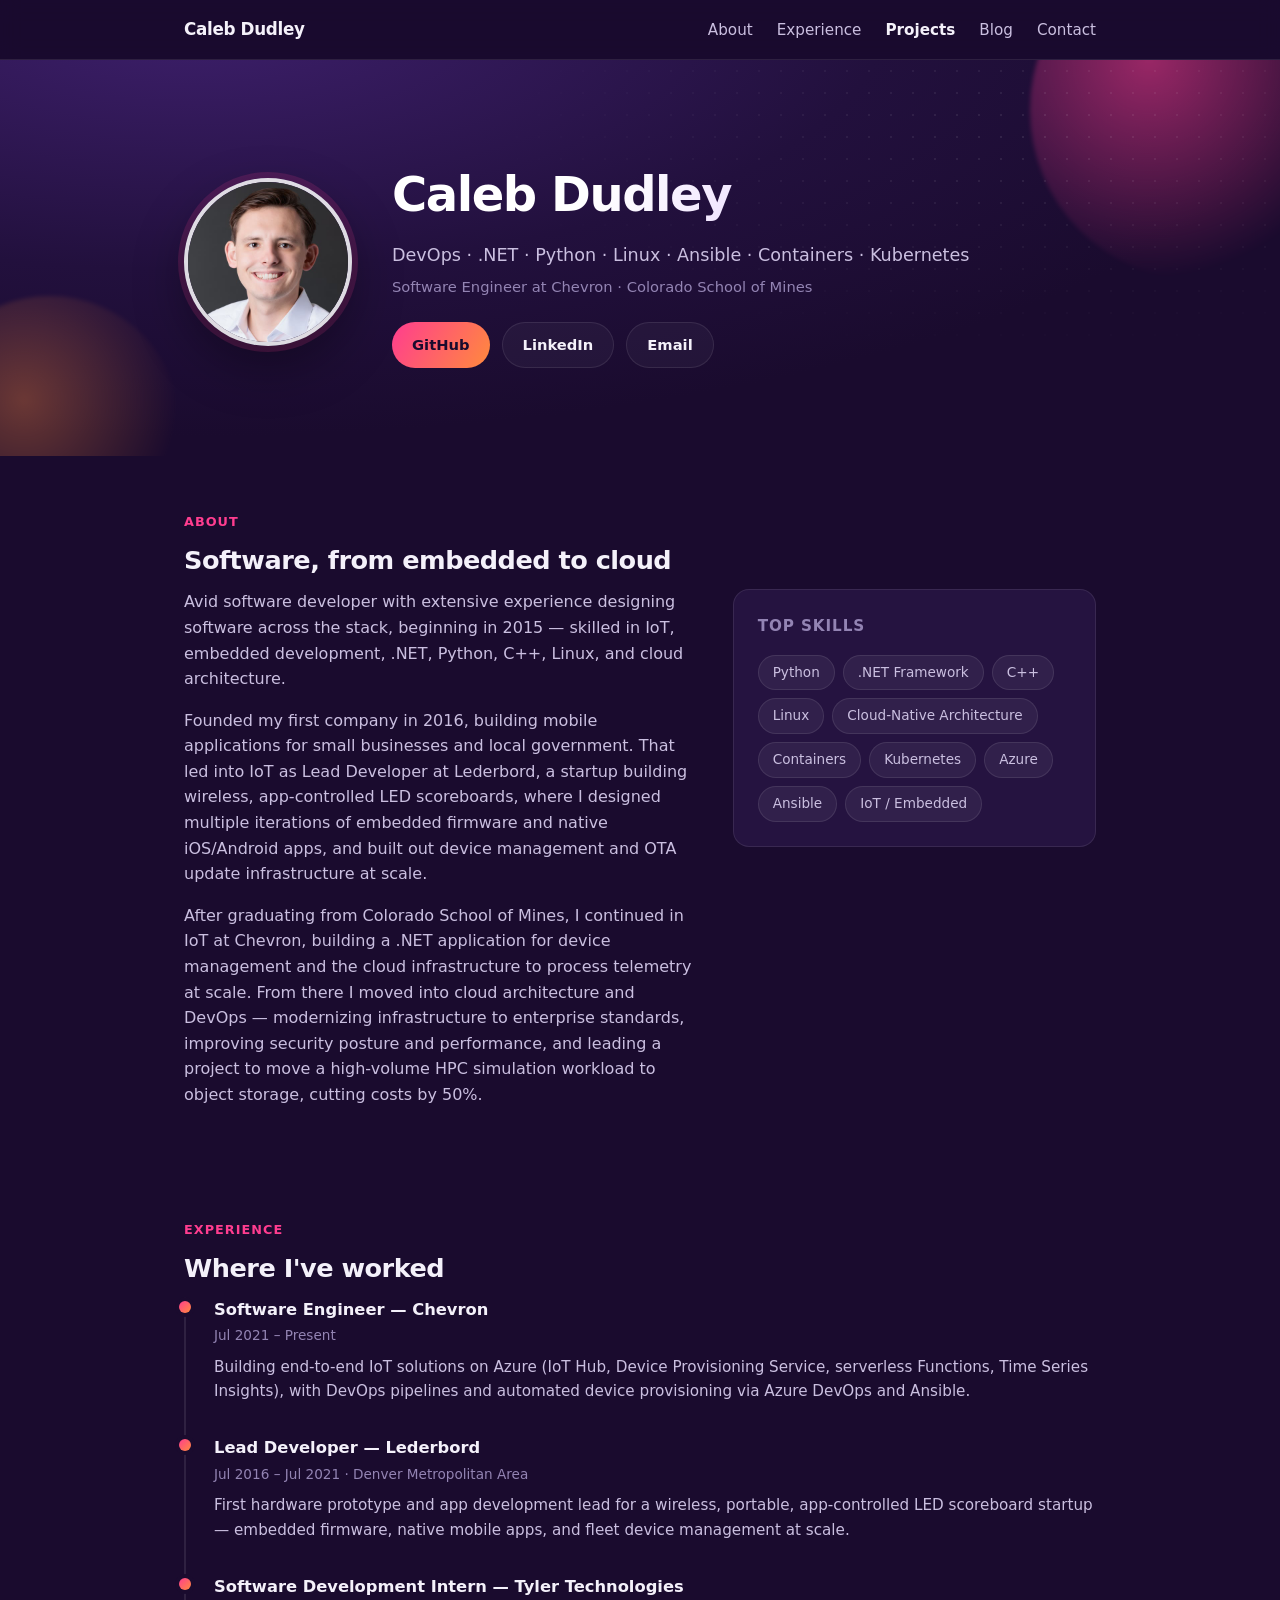
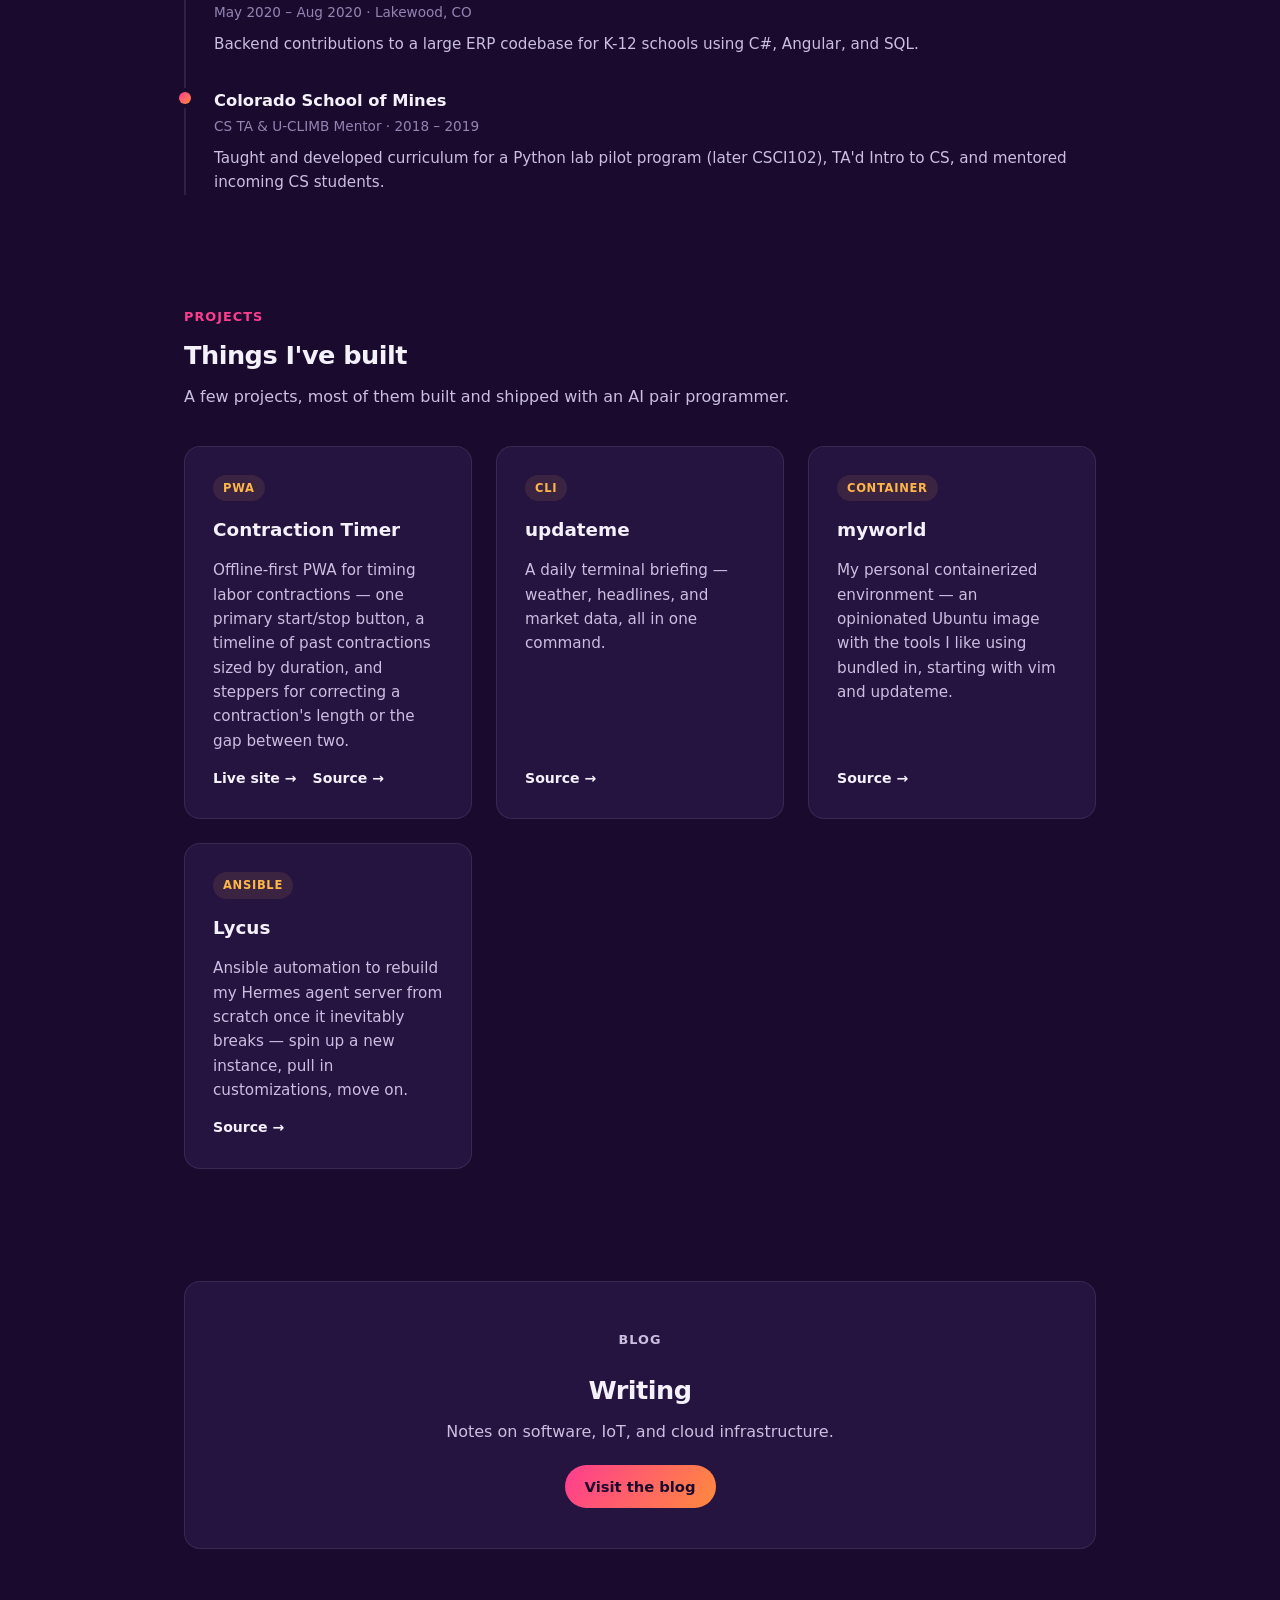
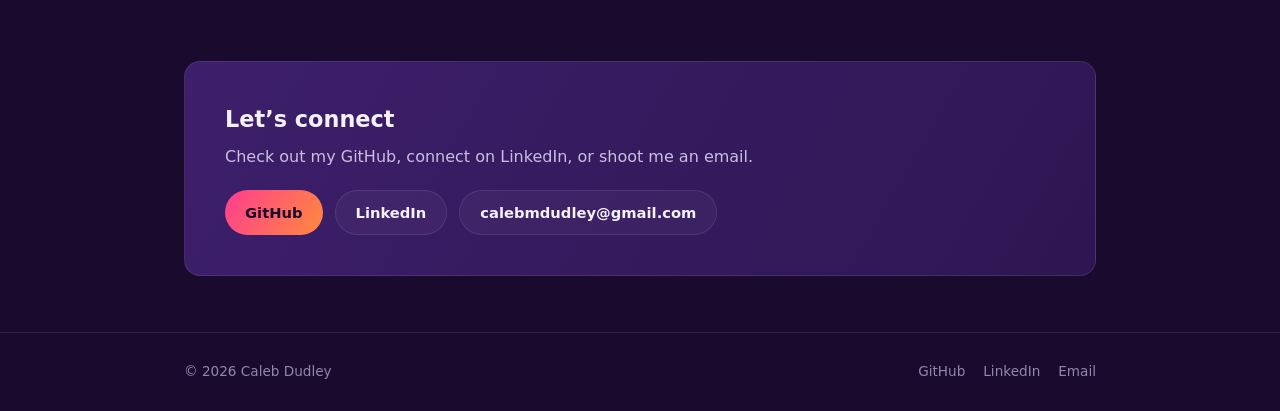
==== static/index.html @ 728d763c "Replace Cloud Architecture with .NET in tagline and meta descriptions" ====
<!doctype html>
<html lang="en">
<head>
  <meta charset="UTF-8" />
  <meta name="viewport" content="width=device-width, initial-scale=1.0" />
  <title>Caleb Dudley — Software Engineer</title>
  <meta name="description" content="Caleb Dudley — Software Engineer focused on DevOps, .NET, Python, Linux, and IoT." />

  <meta property="og:type" content="website" />
  <meta property="og:url" content="https://nice-island-07bfc7a0f.7.azurestaticapps.net/" />
  <meta property="og:title" content="Caleb Dudley — Software Engineer" />
  <meta property="og:description" content="DevOps, .NET, Python, Linux, and IoT." />
  <meta property="og:image" content="https://nice-island-07bfc7a0f.7.azurestaticapps.net/og-image.png" />
  <meta property="og:image:width" content="1200" />
  <meta property="og:image:height" content="630" />

  <meta name="twitter:card" content="summary_large_image" />
  <meta name="twitter:title" content="Caleb Dudley — Software Engineer" />
  <meta name="twitter:description" content="DevOps, .NET, Python, Linux, and IoT." />
  <meta name="twitter:image" content="https://nice-island-07bfc7a0f.7.azurestaticapps.net/og-image.png" />

  <link rel="icon" href="data:image/svg+xml,<svg xmlns=%22http://www.w3.org/2000/svg%22 viewBox=%220 0 100 100%22><text y=%22.9em%22 font-size=%2290%22>🟣</text></svg>" />
  <link rel="stylesheet" href="css/style.css" />
</head>
<body>
  <nav class="nav">
    <div class="wrap">
      <a class="nav-brand" href="#top">Caleb Dudley</a>
      <ul class="nav-links">
        <li><a href="#about">About</a></li>
        <li><a href="#experience">Experience</a></li>
        <li><a href="#projects">Projects</a></li>
        <li><a href="blog/">Blog</a></li>
        <li><a href="#contact">Contact</a></li>
      </ul>
    </div>
  </nav>

  <header class="hero" id="top">
    <div class="hero-decor"></div>
    <div class="wrap hero-inner">
      <img class="avatar" src="assets/avatar.jpg" alt="Portrait of Caleb Dudley" />
      <div class="hero-text">
        <h1>Caleb Dudley</h1>
        <p class="tagline">DevOps &middot; .NET &middot; Python &middot; Linux &middot; Ansible &middot; Containers &middot; Kubernetes</p>
        <p class="location">Software Engineer at Chevron &middot; Colorado School of Mines</p>
        <div class="cta-row">
          <a class="btn btn-primary" href="https://github.com/ca1ebd" target="_blank" rel="noopener">GitHub</a>
          <a class="btn btn-ghost" href="https://www.linkedin.com/in/dudleycaleb/" target="_blank" rel="noopener">LinkedIn</a>
          <a class="btn btn-ghost" href="mailto:calebmdudley@gmail.com">Email</a>
        </div>
      </div>
    </div>
  </header>

  <section id="about">
    <div class="wrap">
      <p class="section-kicker">About</p>
      <h2 class="section-title">Software, from embedded to cloud</h2>
      <div class="about-grid">
        <div class="about-body">
          <p>
            Avid software developer with extensive experience designing software across the
            stack, beginning in 2015 — skilled in IoT, embedded development, .NET, Python, C++,
            Linux, and cloud architecture.
          </p>
          <p>
            Founded my first company in 2016, building mobile applications for small businesses
            and local government. That led into IoT as Lead Developer at Lederbord, a startup
            building wireless, app-controlled LED scoreboards, where I designed multiple
            iterations of embedded firmware and native iOS/Android apps, and built out
            device management and OTA update infrastructure at scale.
          </p>
          <p>
            After graduating from Colorado School of Mines, I continued in IoT at Chevron,
            building a .NET application for device management and the cloud infrastructure to
            process telemetry at scale. From there I moved into cloud architecture and DevOps —
            modernizing infrastructure to enterprise standards, improving security posture and
            performance, and leading a project to move a high-volume HPC simulation workload to
            object storage, cutting costs by 50%.
          </p>
        </div>
        <div class="skills-card">
          <h3>Top Skills</h3>
          <ul class="chip-list">
            <li class="chip">Python</li>
            <li class="chip">.NET Framework</li>
            <li class="chip">C++</li>
            <li class="chip">Linux</li>
            <li class="chip">Cloud-Native Architecture</li>
            <li class="chip">Containers</li>
            <li class="chip">Kubernetes</li>
            <li class="chip">Azure</li>
            <li class="chip">Ansible</li>
            <li class="chip">IoT / Embedded</li>
          </ul>
        </div>
      </div>
    </div>
  </section>

  <section id="experience">
    <div class="wrap">
      <p class="section-kicker">Experience</p>
      <h2 class="section-title">Where I've worked</h2>
      <ul class="timeline">
        <li>
          <p class="timeline-role">Software Engineer — Chevron</p>
          <p class="timeline-meta">Jul 2021 &ndash; Present</p>
          <p class="timeline-desc">
            Building end-to-end IoT solutions on Azure (IoT Hub, Device Provisioning Service,
            serverless Functions, Time Series Insights), with DevOps pipelines and automated
            device provisioning via Azure DevOps and Ansible.
          </p>
        </li>
        <li>
          <p class="timeline-role">Lead Developer — Lederbord</p>
          <p class="timeline-meta">Jul 2016 &ndash; Jul 2021 &middot; Denver Metropolitan Area</p>
          <p class="timeline-desc">
            First hardware prototype and app development lead for a wireless, portable,
            app-controlled LED scoreboard startup — embedded firmware, native mobile apps, and
            fleet device management at scale.
          </p>
        </li>
        <li>
          <p class="timeline-role">Software Development Intern — Tyler Technologies</p>
          <p class="timeline-meta">May 2020 &ndash; Aug 2020 &middot; Lakewood, CO</p>
          <p class="timeline-desc">
            Backend contributions to a large ERP codebase for K-12 schools using C#, Angular,
            and SQL.
          </p>
        </li>
        <li>
          <p class="timeline-role">Colorado School of Mines</p>
          <p class="timeline-meta">CS TA &amp; U-CLIMB Mentor &middot; 2018 &ndash; 2019</p>
          <p class="timeline-desc">
            Taught and developed curriculum for a Python lab pilot program (later CSCI102), TA'd
            Intro to CS, and mentored incoming CS students.
          </p>
        </li>
      </ul>
    </div>
  </section>

  <section id="projects">
    <div class="wrap">
      <p class="section-kicker">Projects</p>
      <h2 class="section-title">Things I've built</h2>
      <p class="section-intro">A few projects, most of them built and shipped with an AI pair programmer.</p>
      <div class="project-grid">
        <div class="project-card">
          <span class="project-tag">PWA</span>
          <h3>Contraction Timer</h3>
          <p>
            Offline-first PWA for timing labor contractions — one primary start/stop button, a
            timeline of past contractions sized by duration, and steppers for correcting a
            contraction's length or the gap between two.
          </p>
          <div class="project-links">
            <a href="https://contraction-timer.calebdudley.dev" target="_blank" rel="noopener">Live site &rarr;</a>
            <a href="https://github.com/ca1ebd/contraction-timer" target="_blank" rel="noopener">Source &rarr;</a>
          </div>
        </div>
        <div class="project-card">
          <span class="project-tag">CLI</span>
          <h3>updateme</h3>
          <p>
            A daily terminal briefing — weather, headlines, and market data, all in one command.
          </p>
          <div class="project-links">
            <a href="https://github.com/ca1ebd/updateme" target="_blank" rel="noopener">Source &rarr;</a>
          </div>
        </div>
        <div class="project-card">
          <span class="project-tag">Container</span>
          <h3>myworld</h3>
          <p>
            My personal containerized environment — an opinionated Ubuntu image with the tools I
            like using bundled in, starting with vim and updateme.
          </p>
          <div class="project-links">
            <a href="https://github.com/ca1ebd/myworld" target="_blank" rel="noopener">Source &rarr;</a>
          </div>
        </div>
        <div class="project-card">
          <span class="project-tag">Ansible</span>
          <h3>Lycus</h3>
          <p>
            Ansible automation to rebuild my Hermes agent server from scratch once it inevitably
            breaks — spin up a new instance, pull in customizations, move on.
          </p>
          <div class="project-links">
            <a href="https://github.com/ca1ebd/lycus" target="_blank" rel="noopener">Source &rarr;</a>
          </div>
        </div>
      </div>
    </div>
  </section>

  <section id="blog-teaser">
    <div class="wrap">
      <div class="blog-teaser">
        <p class="section-kicker">Blog</p>
        <h2 class="section-title">Writing</h2>
        <p>Notes on software, IoT, and cloud infrastructure.</p>
        <a class="btn btn-primary" href="/blog/">Visit the blog</a>
      </div>
    </div>
  </section>

  <section id="contact">
    <div class="wrap">
      <div class="contact-card">
        <div>
          <h2>Let&rsquo;s connect</h2>
          <p>Check out my GitHub, connect on LinkedIn, or shoot me an email.</p>
        </div>
        <div class="cta-row">
          <a class="btn btn-primary" href="https://github.com/ca1ebd" target="_blank" rel="noopener">GitHub</a>
          <a class="btn btn-ghost" href="https://www.linkedin.com/in/dudleycaleb/" target="_blank" rel="noopener">LinkedIn</a>
          <a class="btn btn-ghost" href="mailto:calebmdudley@gmail.com">calebmdudley@gmail.com</a>
        </div>
      </div>
    </div>
  </section>

  <footer>
    <div class="wrap">
      <span>&copy; <span id="year"></span> Caleb Dudley</span>
      <ul class="footer-links">
        <li><a href="https://github.com/ca1ebd" target="_blank" rel="noopener">GitHub</a></li>
        <li><a href="https://www.linkedin.com/in/dudleycaleb/" target="_blank" rel="noopener">LinkedIn</a></li>
        <li><a href="mailto:calebmdudley@gmail.com">Email</a></li>
      </ul>
    </div>
  </footer>

  <script>
    document.getElementById("year").textContent = new Date().getFullYear();

    const navLinks = document.querySelectorAll('.nav-links a[href^="#"]');
    const sections = Array.from(navLinks)
      .map((link) => document.querySelector(link.getAttribute("href")))
      .filter(Boolean);

    const setActive = (id) => {
      navLinks.forEach((link) => {
        link.classList.toggle("active", link.getAttribute("href") === `#${id}`);
      });
    };

    const observer = new IntersectionObserver(
      (entries) => {
        const visible = entries.filter((entry) => entry.isIntersecting);
        if (visible.length > 0) {
          setActive(visible[0].target.id);
        }
      },
      { rootMargin: "-45% 0px -50% 0px" }
    );

    sections.forEach((section) => observer.observe(section));
  </script>
</body>
</html>
---- static/css/style.css ----
:root {
  --purple-950: #1a0b2e;
  --purple-900: #22103d;
  --purple-800: #2e1652;
  --purple-700: #3d1f6b;
  --pink-500: #ff3d8f;
  --orange-400: #ff8a3d;
  --gold-400: #ffb648;
  --ink: #f4f1fa;
  --ink-dim: #cabfe0;
  --ink-faint: #9384b3;
  --surface: #251340;
  --surface-border: rgba(255, 255, 255, 0.09);
  --max-width: 960px;
  --radius: 16px;
}

* {
  box-sizing: border-box;
}

html {
  scroll-behavior: smooth;
}

body {
  margin: 0;
  font-family: "Inter", "Segoe UI", system-ui, -apple-system, sans-serif;
  background: var(--purple-950);
  color: var(--ink);
  line-height: 1.6;
}

a {
  color: inherit;
}

.wrap {
  max-width: var(--max-width);
  margin: 0 auto;
  padding: 0 24px;
}

/* Nav */

.nav {
  position: sticky;
  top: 0;
  z-index: 20;
  background: rgba(26, 11, 46, 0.85);
  backdrop-filter: blur(10px);
  border-bottom: 1px solid var(--surface-border);
}

.nav .wrap {
  display: flex;
  align-items: center;
  justify-content: space-between;
  flex-wrap: wrap;
  gap: 10px 20px;
  padding-top: 16px;
  padding-bottom: 16px;
}

.nav-brand {
  font-weight: 700;
  letter-spacing: -0.02em;
  text-decoration: none;
  font-size: 1.05rem;
  white-space: nowrap;
}

.nav-links {
  display: flex;
  flex-wrap: wrap;
  gap: 10px 24px;
  list-style: none;
  margin: 0;
  padding: 0;
}

.nav-links a {
  text-decoration: none;
  color: var(--ink-dim);
  font-size: 0.95rem;
  transition: color 0.15s ease;
}

.nav-links a:hover {
  color: var(--ink);
}

.nav-links a.active {
  color: var(--ink);
  font-weight: 600;
}

/* Hero */

.hero {
  position: relative;
  overflow: hidden;
  padding: 96px 0 88px;
  background: radial-gradient(120% 140% at 15% -10%, var(--purple-700) 0%, var(--purple-900) 45%, var(--purple-950) 75%);
}

.hero::before,
.hero::after {
  content: "";
  position: absolute;
  border-radius: 50%;
  filter: blur(2px);
  opacity: 0.55;
}

.hero::before {
  width: 340px;
  height: 340px;
  right: -90px;
  top: -120px;
  background: radial-gradient(circle at 35% 35%, var(--pink-500), transparent 70%);
}

.hero::after {
  width: 260px;
  height: 260px;
  left: -80px;
  bottom: -100px;
  background: radial-gradient(circle at 40% 40%, var(--orange-400), transparent 70%);
  opacity: 0.35;
}

.hero.hero-sm {
  padding: 44px 0 36px;
}

.hero.hero-sm::before {
  width: 200px;
  height: 200px;
  right: -60px;
  top: -80px;
}

.hero.hero-sm::after {
  width: 150px;
  height: 150px;
  left: -50px;
  bottom: -70px;
}

.hero-decor {
  position: absolute;
  inset: 0;
  pointer-events: none;
  background-image:
    radial-gradient(circle, rgba(255, 255, 255, 0.18) 1px, transparent 1px);
  background-size: 22px 22px;
  mask-image: radial-gradient(60% 80% at 80% 20%, black 0%, transparent 70%);
  opacity: 0.5;
}

.hero-inner {
  position: relative;
  z-index: 1;
  display: flex;
  align-items: center;
  gap: 40px;
  flex-wrap: wrap;
}

.avatar {
  width: 168px;
  height: 168px;
  border-radius: 50%;
  object-fit: cover;
  border: 4px solid rgba(255, 255, 255, 0.85);
  box-shadow: 0 0 0 6px rgba(255, 61, 143, 0.15), 0 20px 50px rgba(0, 0, 0, 0.35);
  flex-shrink: 0;
}

.hero-text {
  flex: 1;
  min-width: 280px;
}

.eyebrow {
  display: inline-flex;
  align-items: center;
  gap: 8px;
  font-size: 0.8rem;
  font-weight: 600;
  letter-spacing: 0.06em;
  text-transform: uppercase;
  color: var(--gold-400);
  margin: 4px 0 16px;
}

.eyebrow::before {
  content: "";
  width: 8px;
  height: 8px;
  border-radius: 50%;
  background: linear-gradient(135deg, var(--pink-500), var(--orange-400));
  display: inline-block;
}

.hero h1 {
  font-size: clamp(2.1rem, 4.5vw, 3rem);
  margin: 0 0 8px;
  font-weight: 800;
  letter-spacing: -0.03em;
  background: linear-gradient(120deg, #ffffff 30%, #e9d8ff 60%, var(--pink-500) 100%);
  -webkit-background-clip: text;
  background-clip: text;
  color: transparent;
}

.hero h1.post-title {
  font-size: clamp(1.8rem, 3.5vw, 2.4rem);
  background: none;
  -webkit-text-fill-color: initial;
  color: var(--ink);
}

.hero .tagline {
  font-size: 1.1rem;
  color: var(--ink-dim);
  margin: 0 0 6px;
}

.hero .location {
  font-size: 0.92rem;
  color: var(--ink-faint);
  margin: 0 0 24px;
}

.cta-row {
  display: flex;
  flex-wrap: wrap;
  gap: 12px;
}

.btn {
  display: inline-flex;
  align-items: center;
  gap: 8px;
  padding: 10px 20px;
  border-radius: 999px;
  text-decoration: none;
  font-size: 0.92rem;
  font-weight: 600;
  border: 1px solid var(--surface-border);
  transition: transform 0.15s ease, border-color 0.15s ease, background 0.15s ease;
}

.btn:hover {
  transform: translateY(-2px);
}

.btn-primary {
  background: linear-gradient(120deg, var(--pink-500), var(--orange-400));
  color: #1a0b2e;
  border: none;
}

.btn-ghost {
  background: rgba(255, 255, 255, 0.04);
  color: var(--ink);
}

.btn-ghost:hover {
  border-color: rgba(255, 255, 255, 0.3);
  background: rgba(255, 255, 255, 0.08);
}

/* Sections */

section {
  padding: 56px 0;
}

.section-title {
  font-size: 1.6rem;
  font-weight: 800;
  letter-spacing: -0.02em;
  margin: 0 0 8px;
}

.section-kicker {
  font-size: 0.8rem;
  font-weight: 600;
  letter-spacing: 0.08em;
  text-transform: uppercase;
  color: var(--pink-500);
  margin: 0 0 8px;
}

.section-intro {
  color: var(--ink-dim);
  max-width: 620px;
  margin: 0 0 36px;
}

/* About */

.about-grid {
  display: grid;
  grid-template-columns: 1.4fr 1fr;
  gap: 40px;
}

.about-body p {
  color: var(--ink-dim);
  margin: 0 0 16px;
}

.about-body p:last-child {
  margin-bottom: 0;
}

.skills-card {
  background: var(--surface);
  border: 1px solid var(--surface-border);
  border-radius: var(--radius);
  padding: 24px;
  align-self: start;
}

.skills-card h3 {
  margin: 0 0 16px;
  font-size: 0.95rem;
  text-transform: uppercase;
  letter-spacing: 0.06em;
  color: var(--ink-faint);
}

.chip-list {
  display: flex;
  flex-wrap: wrap;
  gap: 8px;
  list-style: none;
  margin: 0;
  padding: 0;
}

.chip {
  background: rgba(255, 255, 255, 0.06);
  border: 1px solid var(--surface-border);
  border-radius: 999px;
  padding: 6px 14px;
  font-size: 0.85rem;
  color: var(--ink-dim);
}

/* Experience */

.timeline {
  list-style: none;
  margin: 0;
  padding: 0;
  border-left: 2px solid var(--surface-border);
}

.timeline li {
  position: relative;
  padding: 0 0 32px 28px;
}

.timeline li:last-child {
  padding-bottom: 0;
}

.timeline li::before {
  content: "";
  position: absolute;
  left: -7px;
  top: 4px;
  width: 12px;
  height: 12px;
  border-radius: 50%;
  background: linear-gradient(135deg, var(--pink-500), var(--orange-400));
  box-shadow: 0 0 0 4px var(--purple-950);
}

.timeline-role {
  font-weight: 700;
  font-size: 1.02rem;
  margin: 0;
}

.timeline-meta {
  color: var(--ink-faint);
  font-size: 0.85rem;
  margin: 2px 0 8px;
}

.timeline-desc {
  color: var(--ink-dim);
  margin: 0;
  font-size: 0.95rem;
}

/* Projects */

.project-grid {
  display: grid;
  grid-template-columns: repeat(auto-fit, minmax(280px, 1fr));
  gap: 24px;
}

.project-card {
  background: var(--surface);
  border: 1px solid var(--surface-border);
  border-radius: var(--radius);
  padding: 28px;
  display: flex;
  flex-direction: column;
  gap: 14px;
  transition: transform 0.15s ease, border-color 0.15s ease;
}

.project-card:hover {
  transform: translateY(-4px);
  border-color: rgba(255, 61, 143, 0.4);
}

.project-tag {
  display: inline-block;
  width: fit-content;
  font-size: 0.72rem;
  font-weight: 700;
  letter-spacing: 0.06em;
  text-transform: uppercase;
  color: var(--gold-400);
  background: rgba(255, 182, 72, 0.1);
  border-radius: 999px;
  padding: 4px 10px;
}

.project-card h3 {
  margin: 0;
  font-size: 1.15rem;
}

.project-card p {
  color: var(--ink-dim);
  margin: 0;
  font-size: 0.95rem;
  flex: 1;
}

.project-links {
  display: flex;
  gap: 16px;
  font-size: 0.88rem;
  font-weight: 600;
}

.project-links a {
  text-decoration: none;
  color: var(--ink);
  border-bottom: 1px solid transparent;
}

.project-links a:hover {
  border-bottom-color: var(--pink-500);
}

.project-card.placeholder {
  border-style: dashed;
  align-items: center;
  justify-content: center;
  text-align: center;
  color: var(--ink-faint);
}

/* Blog teaser */

.blog-teaser {
  background: var(--surface);
  border: 1px solid var(--surface-border);
  border-radius: var(--radius);
  padding: 40px;
  text-align: center;
}

.blog-teaser p {
  color: var(--ink-dim);
  max-width: 480px;
  margin: 8px auto 20px;
}

/* Contact / Footer */

.contact-card {
  background: linear-gradient(120deg, var(--purple-700), var(--purple-800));
  border: 1px solid var(--surface-border);
  border-radius: var(--radius);
  padding: 40px;
  display: flex;
  align-items: center;
  justify-content: space-between;
  flex-wrap: wrap;
  gap: 20px;
}

.contact-card h2 {
  margin: 0 0 6px;
  font-size: 1.4rem;
}

.contact-card p {
  margin: 0;
  color: var(--ink-dim);
}

footer {
  border-top: 1px solid var(--surface-border);
  padding: 28px 0;
  color: var(--ink-faint);
  font-size: 0.85rem;
}

footer .wrap {
  display: flex;
  justify-content: space-between;
  align-items: center;
  flex-wrap: wrap;
  gap: 12px;
}

.footer-links {
  display: flex;
  gap: 18px;
  list-style: none;
  margin: 0;
  padding: 0;
}

.footer-links a {
  text-decoration: none;
  color: var(--ink-faint);
}

.footer-links a:hover {
  color: var(--ink-dim);
}

/* Blog page */

.blog-list {
  list-style: none;
  margin: 0;
  padding: 0;
  display: flex;
  flex-direction: column;
  gap: 16px;
}

.blog-post-card {
  background: var(--surface);
  border: 1px solid var(--surface-border);
  border-radius: var(--radius);
  padding: 24px;
}

.blog-empty {
  border: 1px dashed var(--surface-border);
  border-radius: var(--radius);
  padding: 48px 24px;
  text-align: center;
  color: var(--ink-faint);
}

.blog-post-card:hover {
  border-color: rgba(255, 61, 143, 0.4);
}

.blog-post-card .timeline-role a {
  text-decoration: none;
  color: var(--ink);
}

.blog-post-card .timeline-role a:hover {
  color: var(--pink-500);
}

/* Post content (rendered markdown) */

.post-content {
  max-width: 680px;
  margin: 0 auto 32px;
  color: var(--ink-dim);
  font-size: 1.02rem;
}

.post-content p {
  margin: 0 0 20px;
}

.post-content h2,
.post-content h3 {
  color: var(--ink);
  margin: 36px 0 14px;
  letter-spacing: -0.01em;
}

.post-content h2 {
  font-size: 1.35rem;
}

.post-content h3 {
  font-size: 1.15rem;
}

.post-content a {
  color: var(--ink);
  text-decoration: underline;
  text-decoration-color: rgba(255, 61, 143, 0.5);
  text-underline-offset: 2px;
}

.post-content a:hover {
  color: var(--pink-500);
}

.post-content ul,
.post-content ol {
  margin: 0 0 20px;
  padding-left: 22px;
}

.post-content li {
  margin-bottom: 8px;
}

.post-content strong {
  color: var(--ink);
}

.post-content blockquote {
  margin: 0 0 20px;
  padding: 4px 20px;
  border-left: 2px solid var(--pink-500);
  color: var(--ink-faint);
}

.post-content code {
  background: rgba(255, 255, 255, 0.08);
  border-radius: 4px;
  padding: 2px 6px;
  font-size: 0.88em;
}

.post-content pre {
  background: var(--surface);
  border: 1px solid var(--surface-border);
  border-radius: var(--radius);
  padding: 18px;
  overflow-x: auto;
  margin: 0 0 20px;
}

.post-content pre code {
  background: none;
  padding: 0;
}

@media (max-width: 720px) {
  section {
    padding: 40px 0;
  }

  .about-grid {
    grid-template-columns: 1fr;
  }

  .hero-inner {
    text-align: center;
    justify-content: center;
  }

  .cta-row {
    justify-content: center;
  }

  .contact-card {
    flex-direction: column;
    text-align: center;
  }

  .nav .wrap {
    justify-content: center;
  }

  .nav-links {
    width: 100%;
    justify-content: center;
    gap: 8px 16px;
    font-size: 0.85rem;
  }
}
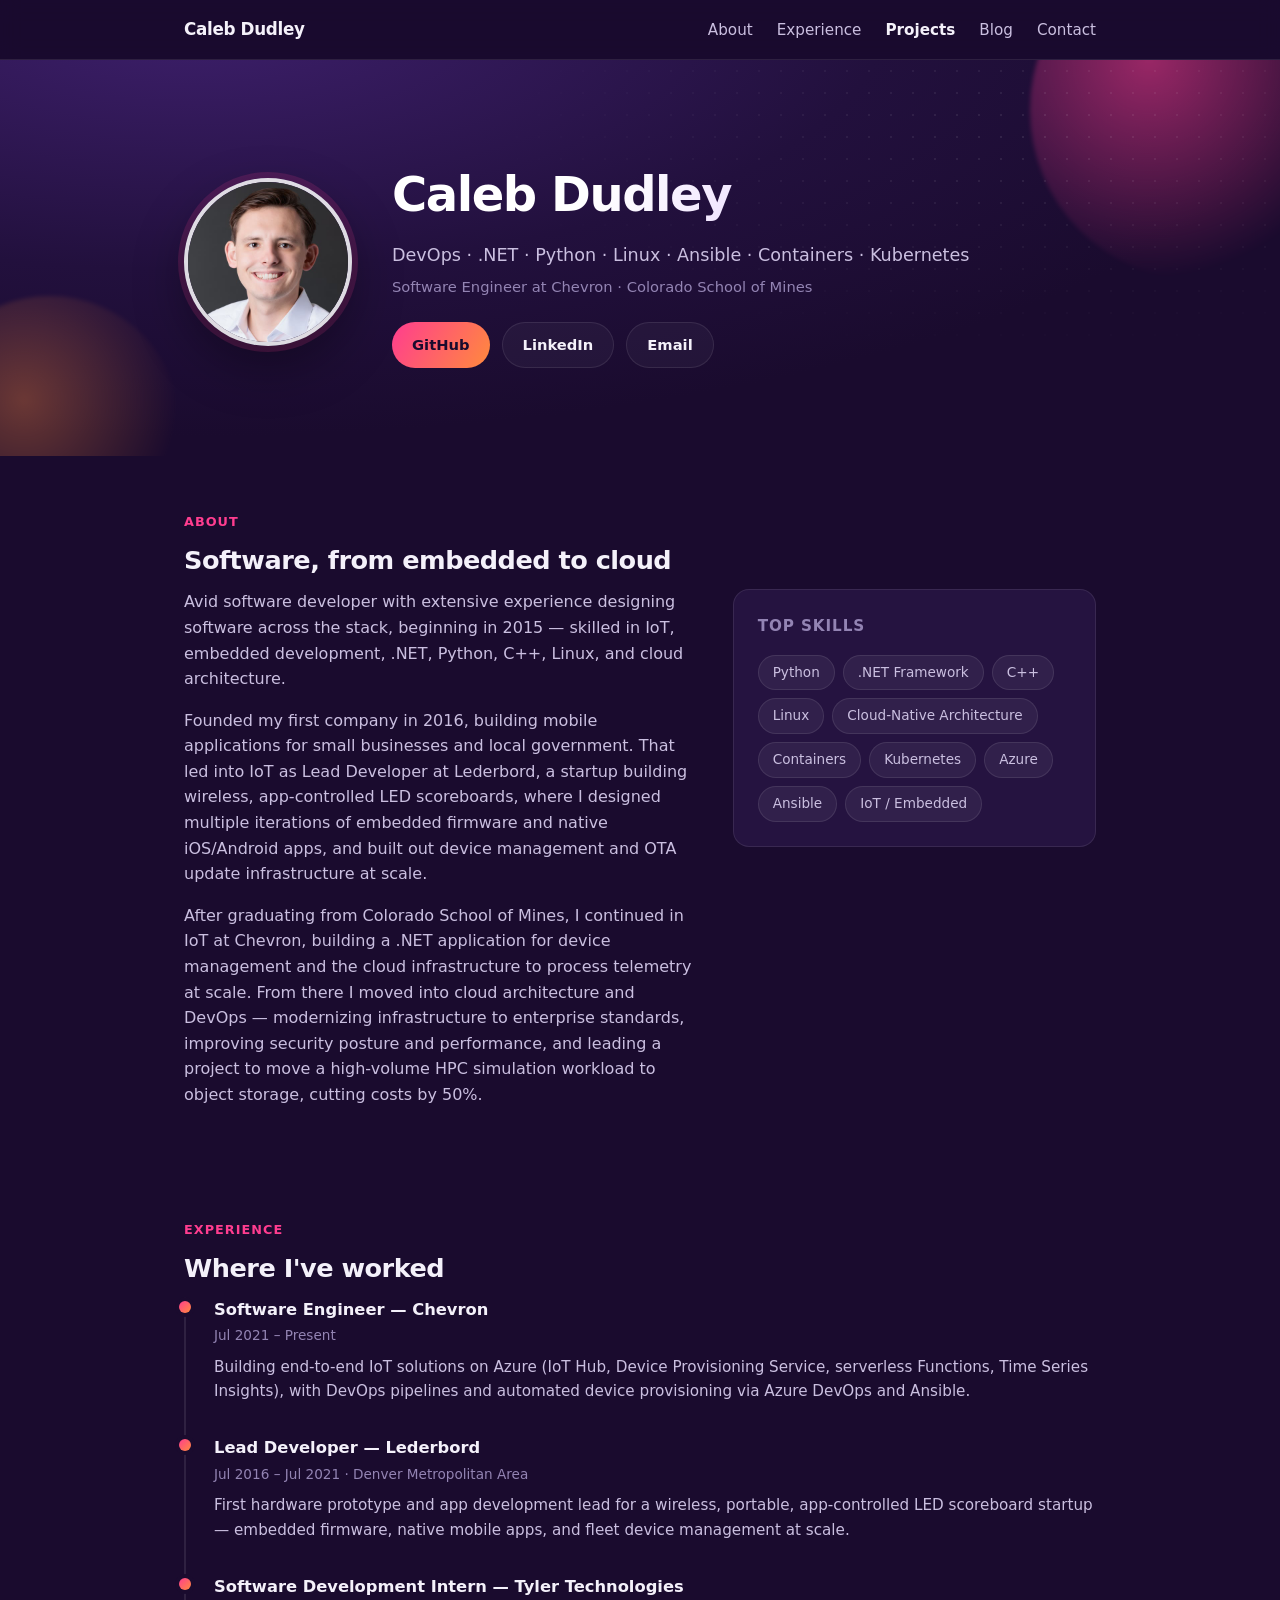
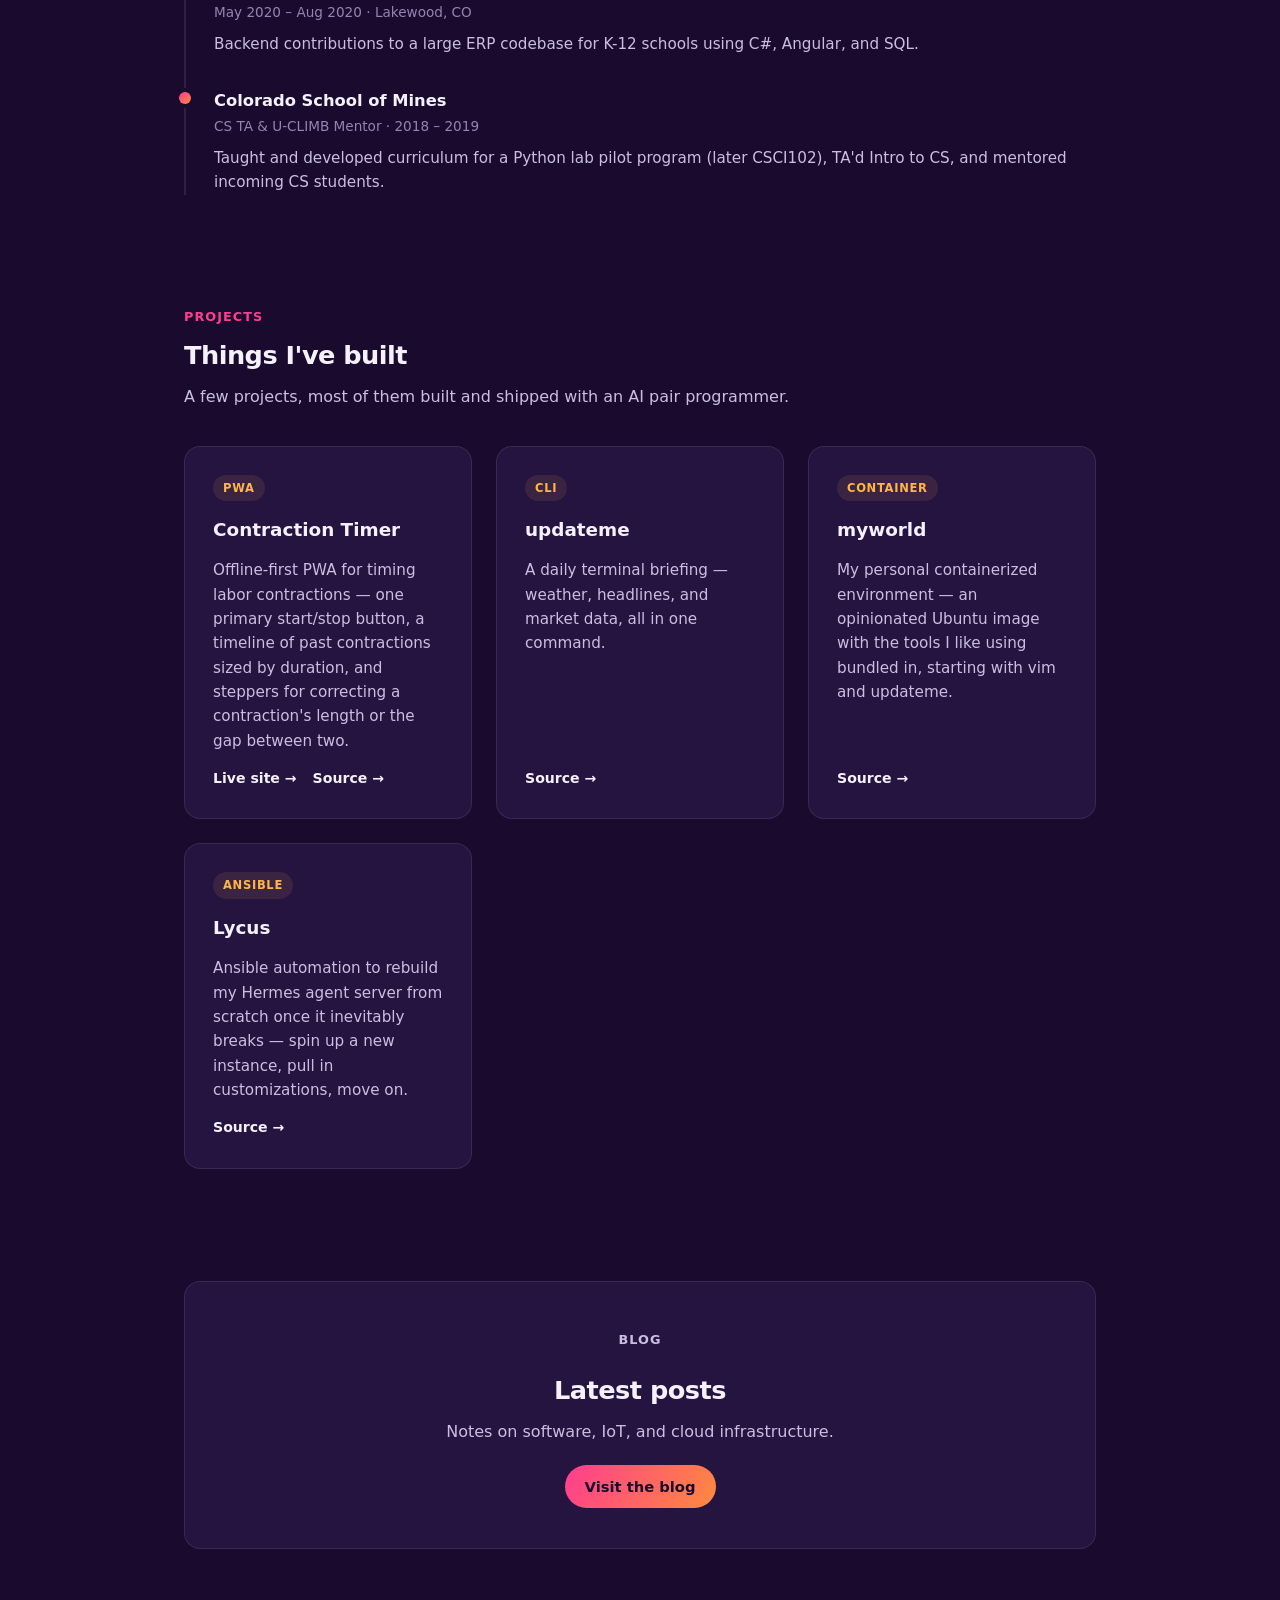
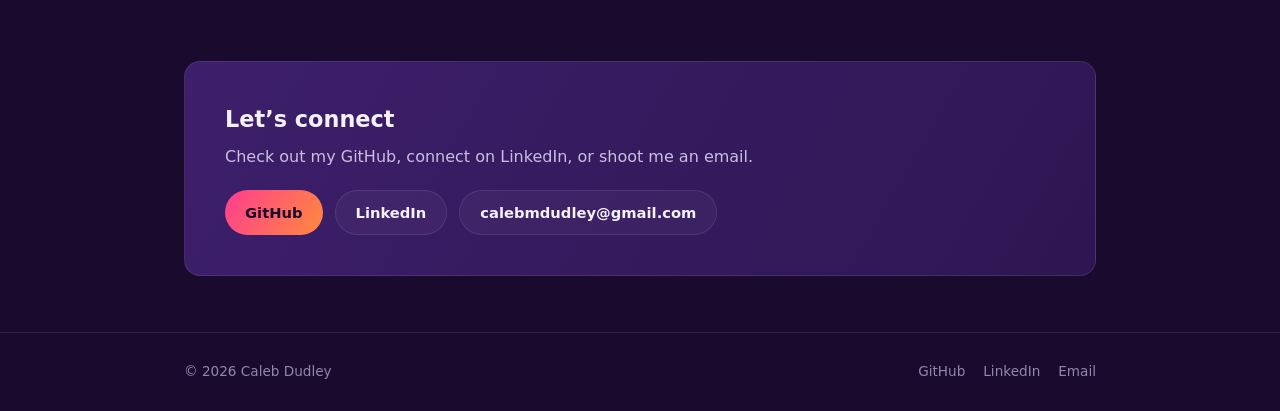
==== commit 1272f2cf: "Change blog teaser heading from Writing to Latest posts" ====
--- a/static/index.html
+++ b/static/index.html
@@ -7,17 +7,17 @@
   <meta name="description" content="Caleb Dudley — Software Engineer focused on DevOps, .NET, Python, Linux, and IoT." />
 
   <meta property="og:type" content="website" />
-  <meta property="og:url" content="https://nice-island-07bfc7a0f.7.azurestaticapps.net/" />
+  <meta property="og:url" content="https://calebdudley.dev/" />
   <meta property="og:title" content="Caleb Dudley — Software Engineer" />
   <meta property="og:description" content="DevOps, .NET, Python, Linux, and IoT." />
-  <meta property="og:image" content="https://nice-island-07bfc7a0f.7.azurestaticapps.net/og-image.png" />
+  <meta property="og:image" content="https://calebdudley.dev/og-image.png" />
   <meta property="og:image:width" content="1200" />
   <meta property="og:image:height" content="630" />
 
   <meta name="twitter:card" content="summary_large_image" />
   <meta name="twitter:title" content="Caleb Dudley — Software Engineer" />
   <meta name="twitter:description" content="DevOps, .NET, Python, Linux, and IoT." />
-  <meta name="twitter:image" content="https://nice-island-07bfc7a0f.7.azurestaticapps.net/og-image.png" />
+  <meta name="twitter:image" content="https://calebdudley.dev/og-image.png" />
 
   <link rel="icon" href="data:image/svg+xml,<svg xmlns=%22http://www.w3.org/2000/svg%22 viewBox=%220 0 100 100%22><text y=%22.9em%22 font-size=%2290%22>🟣</text></svg>" />
   <link rel="stylesheet" href="css/style.css" />
@@ -201,7 +201,7 @@
     <div class="wrap">
       <div class="blog-teaser">
         <p class="section-kicker">Blog</p>
-        <h2 class="section-title">Writing</h2>
+        <h2 class="section-title">Latest posts</h2>
         <p>Notes on software, IoT, and cloud infrastructure.</p>
         <a class="btn btn-primary" href="/blog/">Visit the blog</a>
       </div>
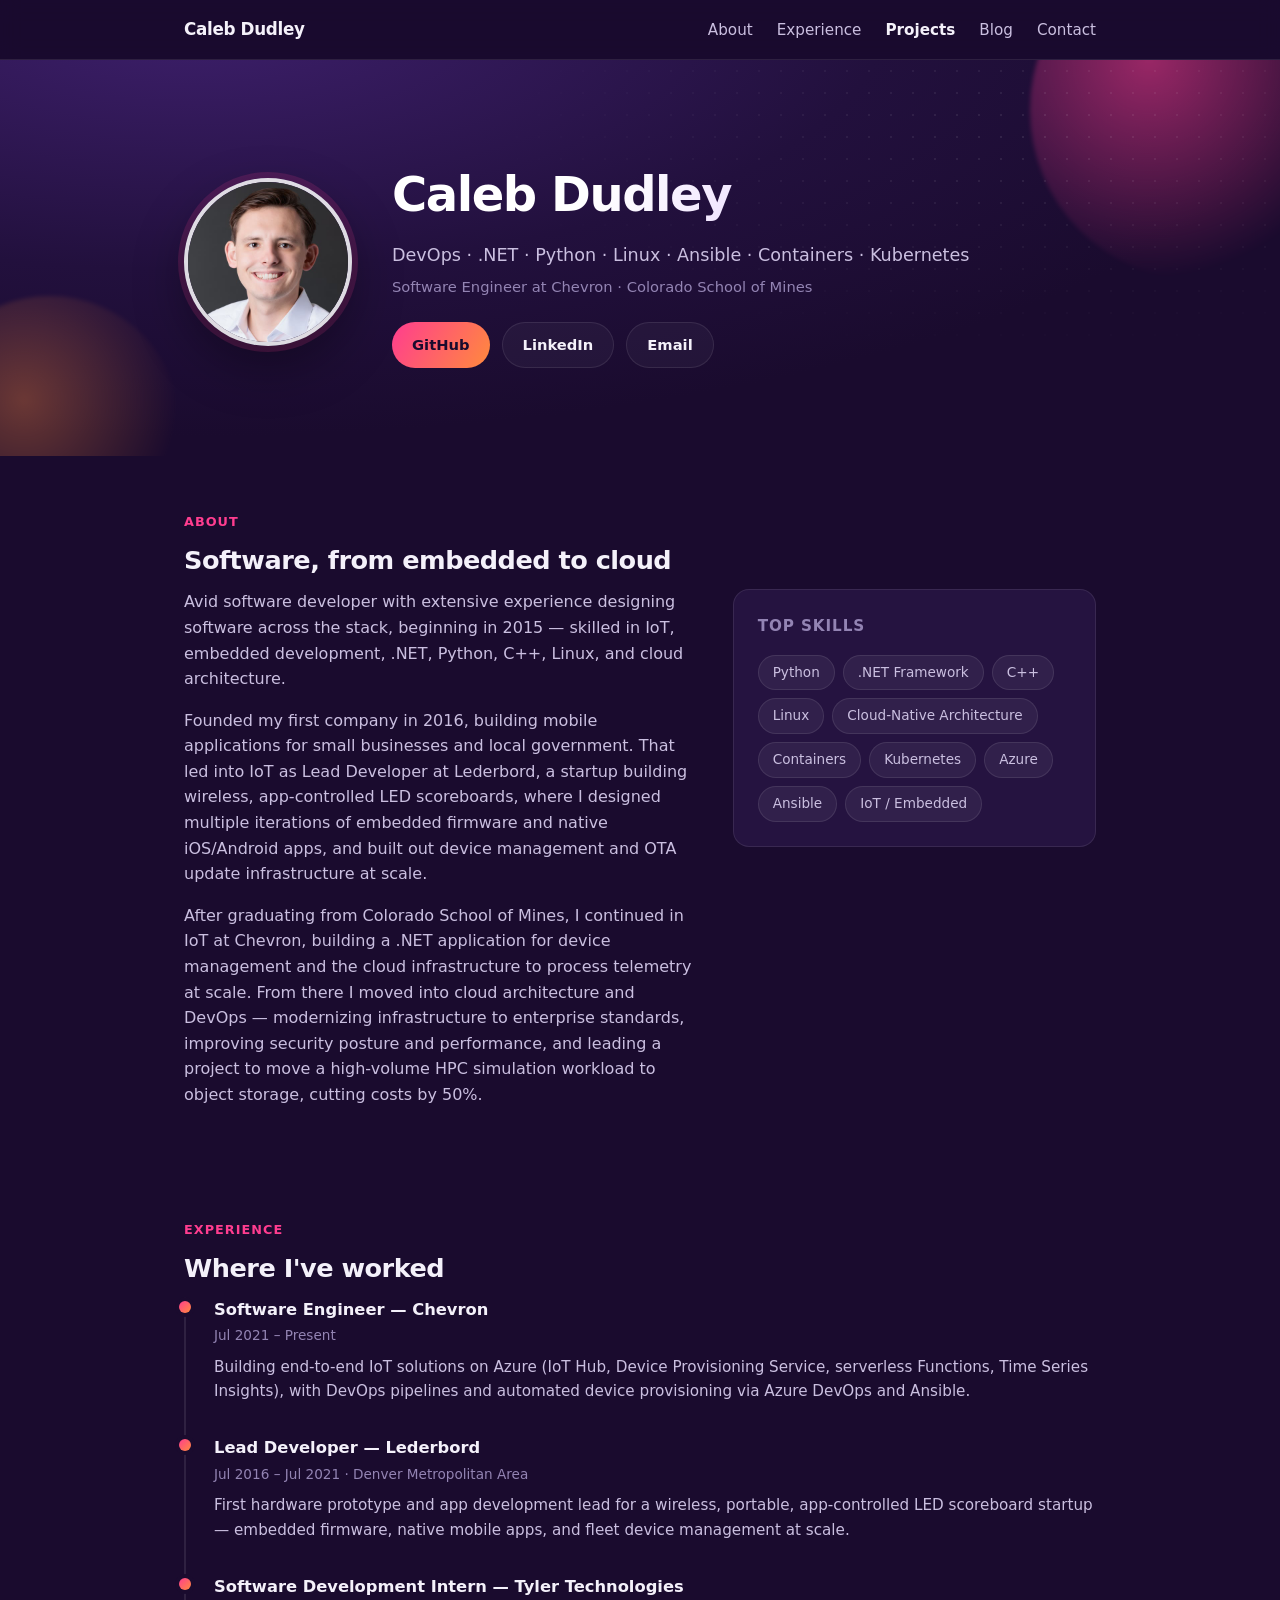
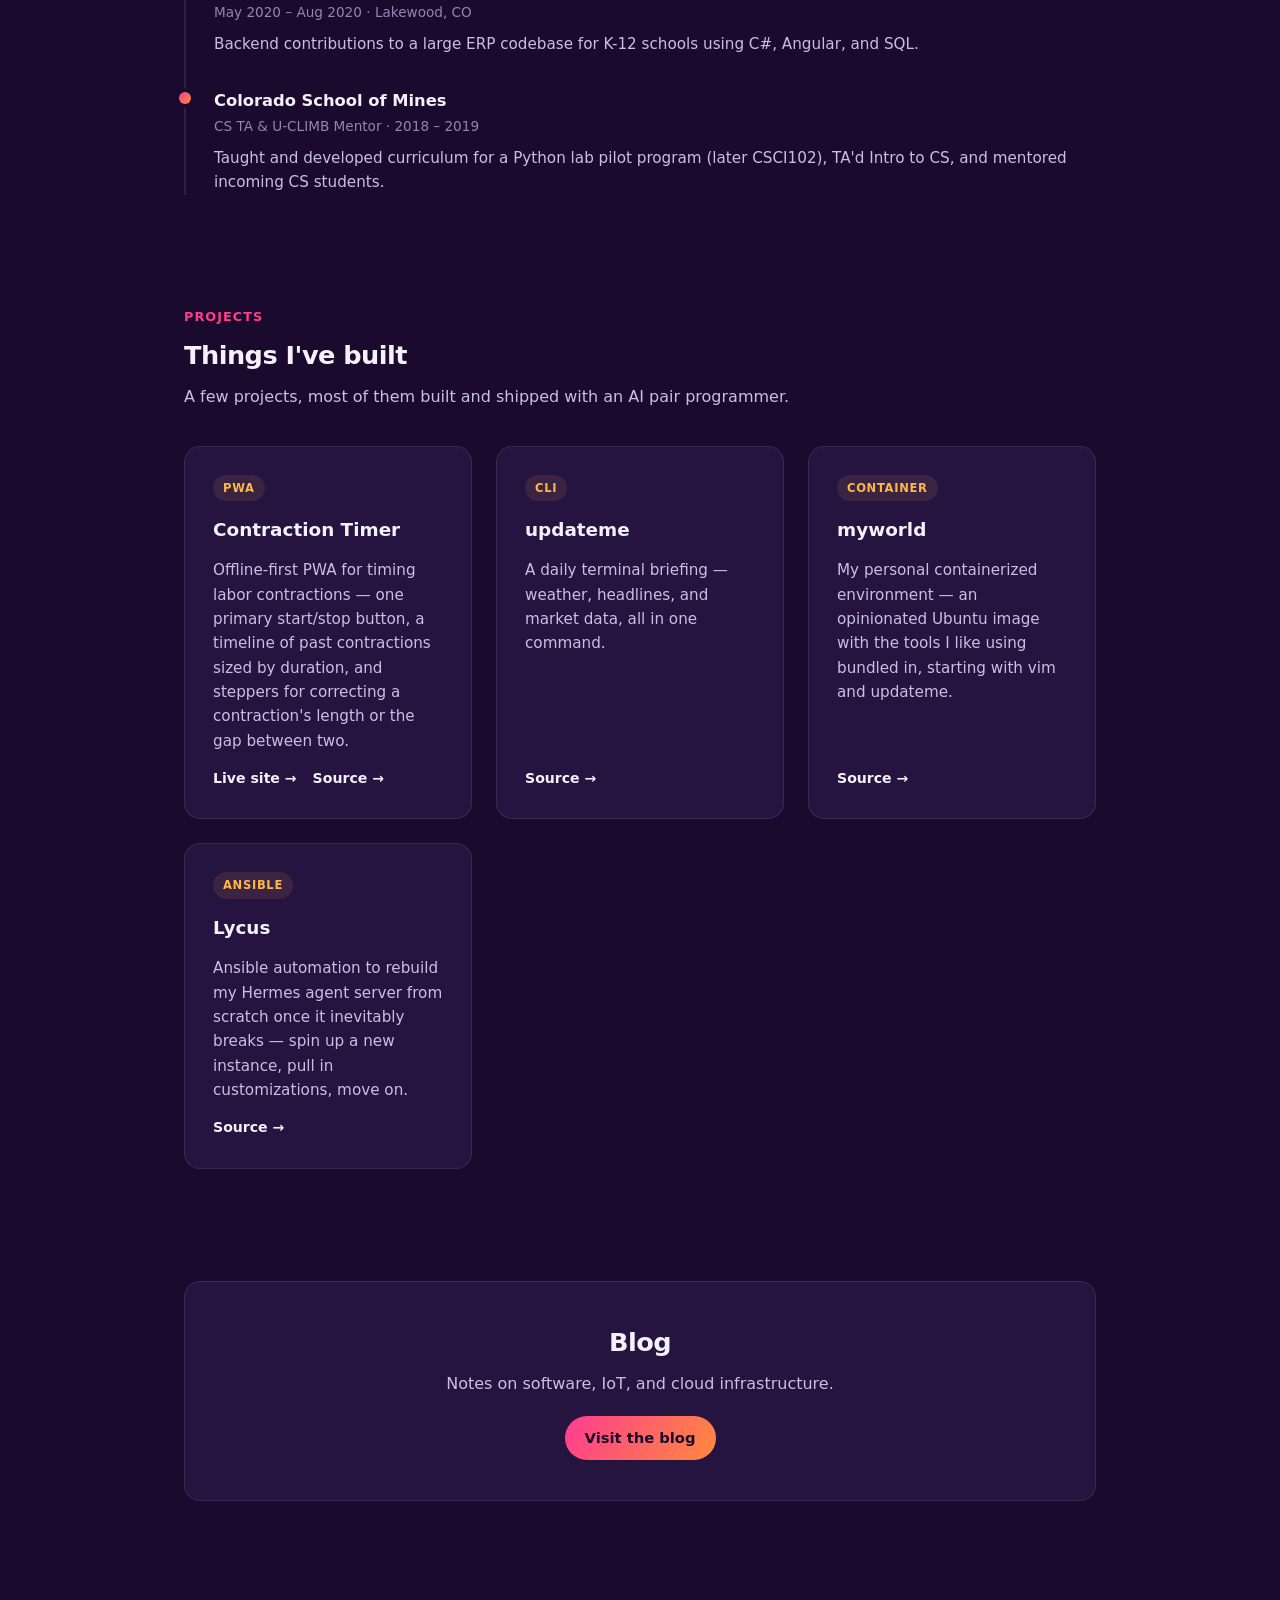
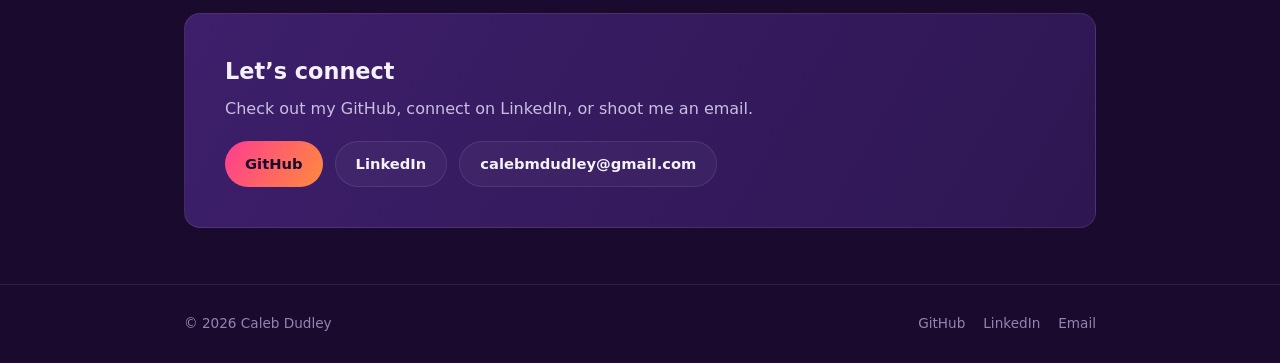
==== commit 92b478a0: "Simplify blog teaser: heading says Blog, remove redundant kicker" ====
--- a/static/index.html
+++ b/static/index.html
@@ -200,8 +200,7 @@
   <section id="blog-teaser">
     <div class="wrap">
       <div class="blog-teaser">
-        <p class="section-kicker">Blog</p>
-        <h2 class="section-title">Latest posts</h2>
+        <h2 class="section-title">Blog</h2>
         <p>Notes on software, IoT, and cloud infrastructure.</p>
         <a class="btn btn-primary" href="/blog/">Visit the blog</a>
       </div>
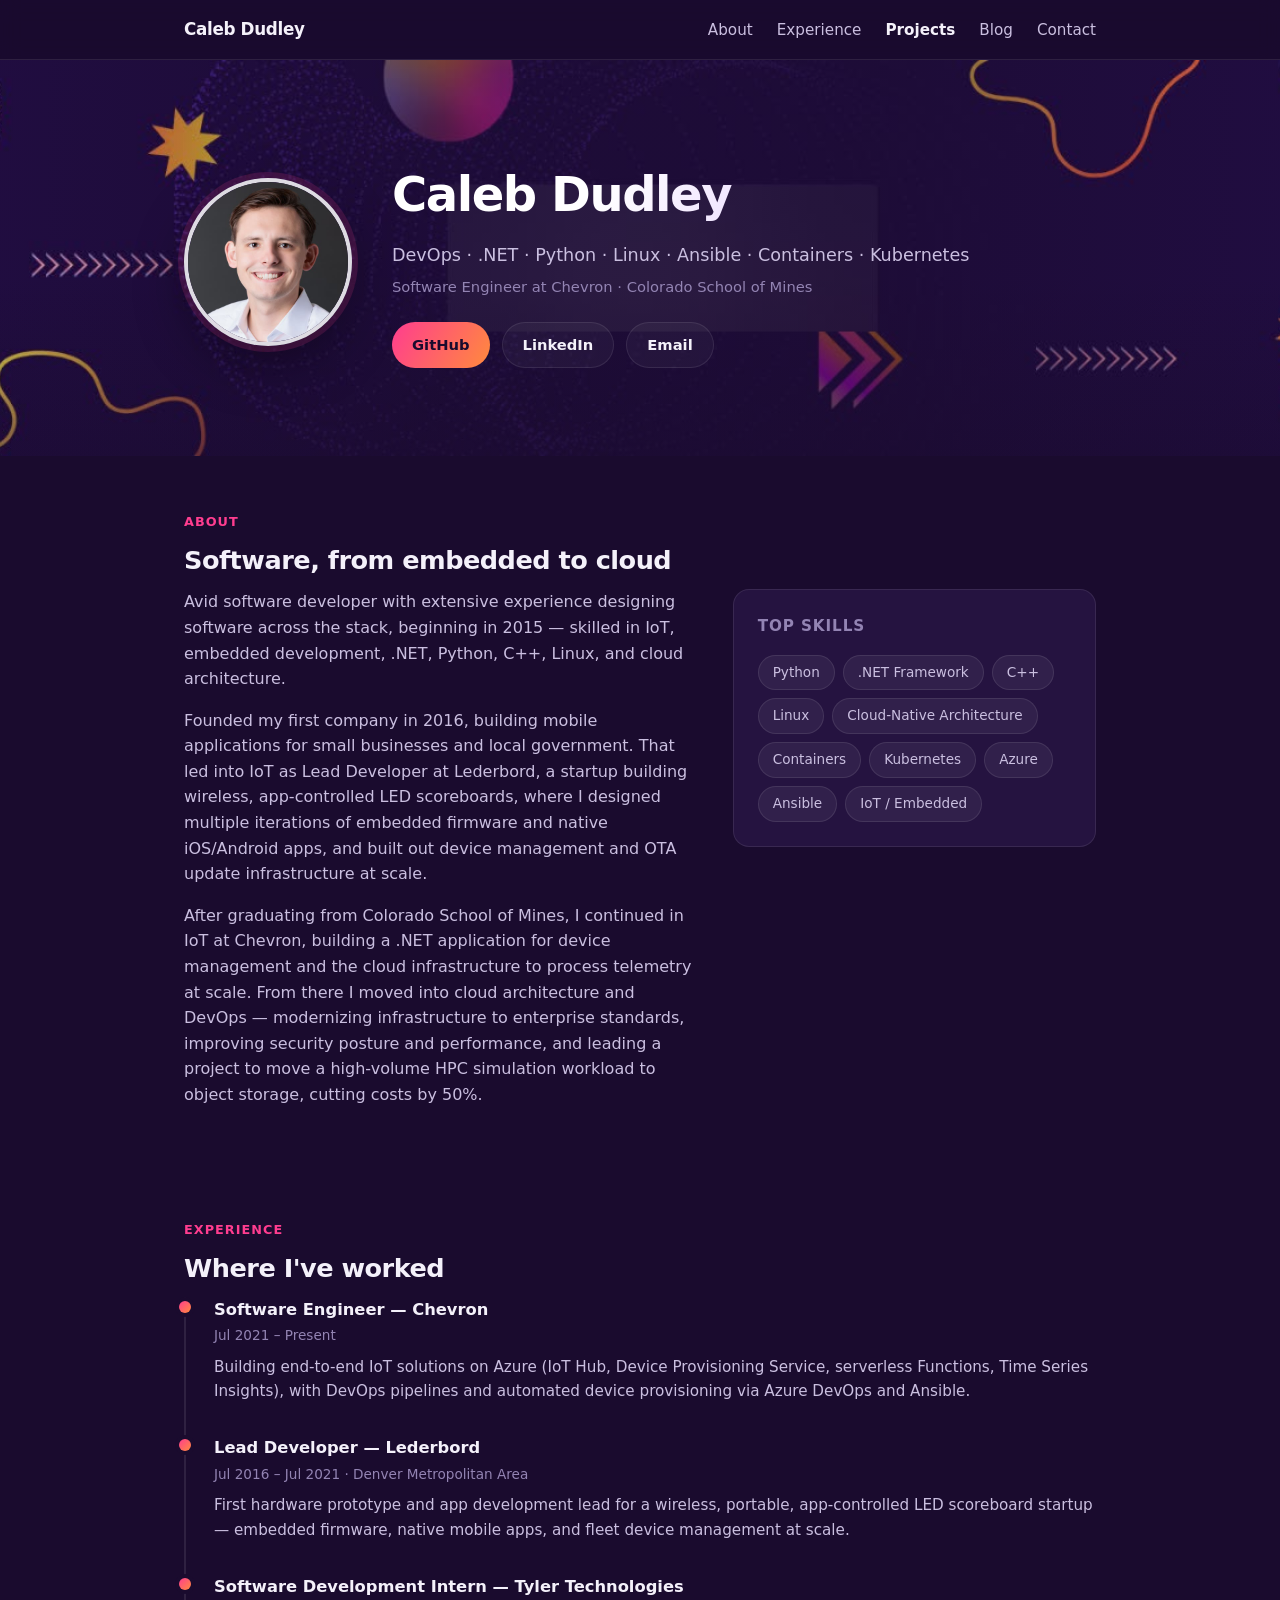
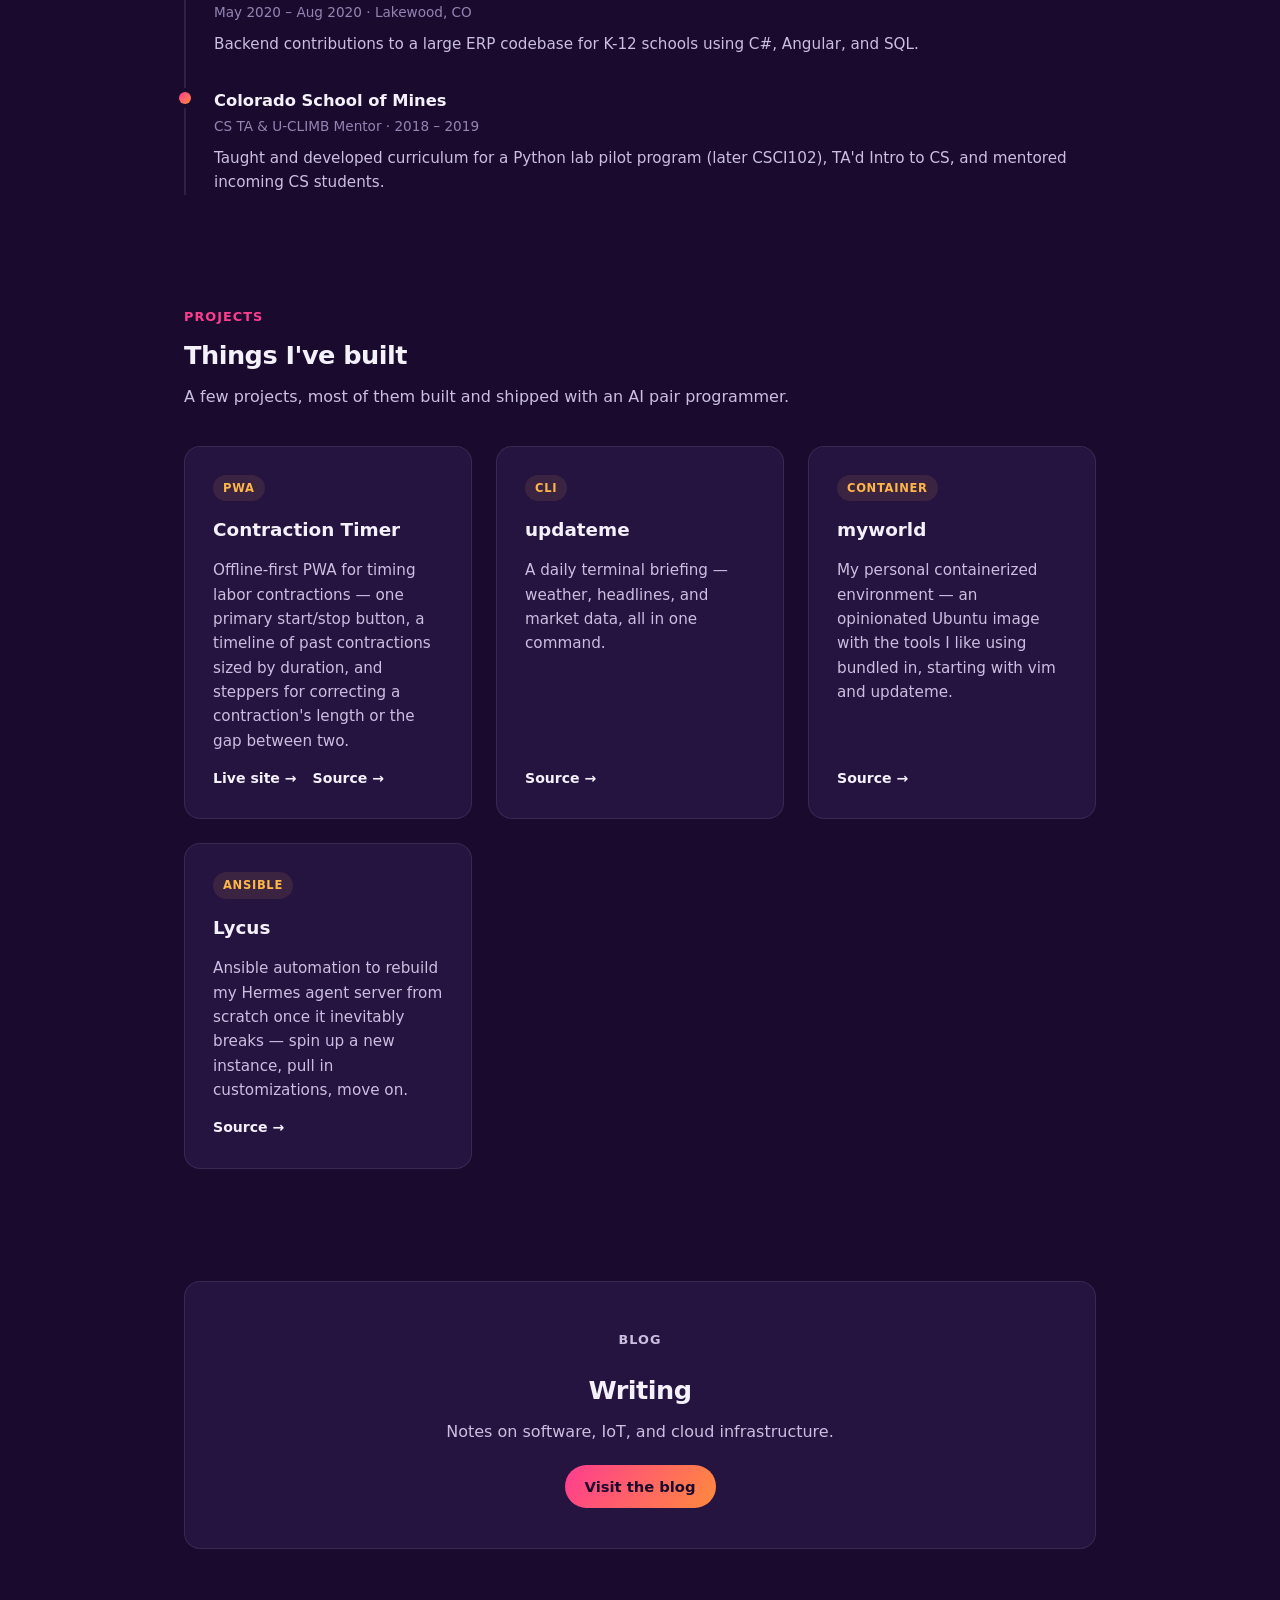
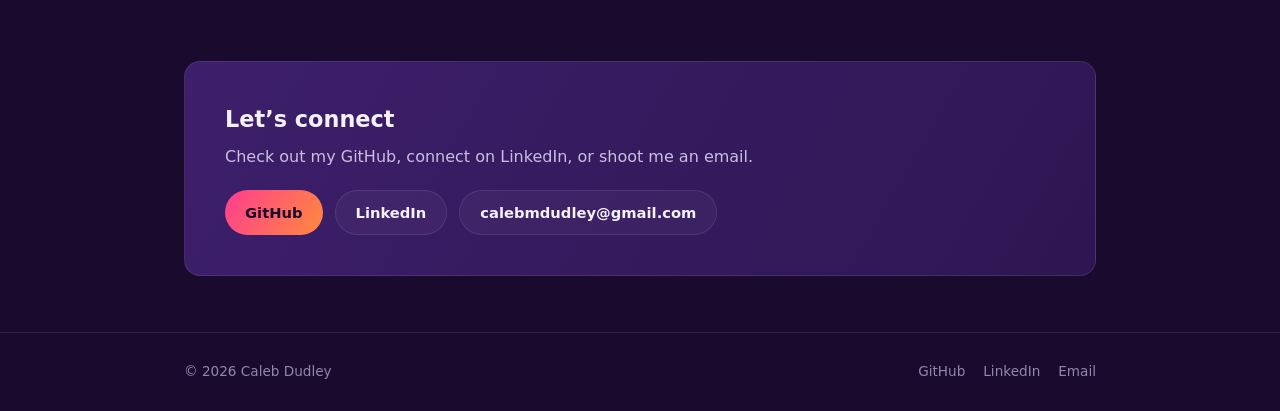
==== commit 71b4ad8c: "Replace fuzzy gradient blobs with actual LinkedIn banner as hero background - Added static/assets/he" ====
--- a/static/index.html
+++ b/static/index.html
@@ -36,8 +36,7 @@
     </div>
   </nav>
 
-  <header class="hero" id="top">
-    <div class="hero-decor"></div>
+  <header class="hero hero-image" id="top">
     <div class="wrap hero-inner">
       <img class="avatar" src="assets/avatar.jpg" alt="Portrait of Caleb Dudley" />
       <div class="hero-text">
@@ -200,7 +199,8 @@
   <section id="blog-teaser">
     <div class="wrap">
       <div class="blog-teaser">
-        <h2 class="section-title">Blog</h2>
+        <p class="section-kicker">Blog</p>
+        <h2 class="section-title">Writing</h2>
         <p>Notes on software, IoT, and cloud infrastructure.</p>
         <a class="btn btn-primary" href="/blog/">Visit the blog</a>
       </div>
--- a/static/css/style.css
+++ b/static/css/style.css
@@ -104,48 +104,18 @@
   background: radial-gradient(120% 140% at 15% -10%, var(--purple-700) 0%, var(--purple-900) 45%, var(--purple-950) 75%);
 }
 
-.hero::before,
-.hero::after {
-  content: "";
-  position: absolute;
-  border-radius: 50%;
-  filter: blur(2px);
-  opacity: 0.55;
-}
-
-.hero::before {
-  width: 340px;
-  height: 340px;
-  right: -90px;
-  top: -120px;
-  background: radial-gradient(circle at 35% 35%, var(--pink-500), transparent 70%);
-}
-
-.hero::after {
-  width: 260px;
-  height: 260px;
-  left: -80px;
-  bottom: -100px;
-  background: radial-gradient(circle at 40% 40%, var(--orange-400), transparent 70%);
-  opacity: 0.35;
+.hero.hero-image {
+  background-image:
+    linear-gradient(90deg, rgba(26, 11, 46, 0.1) 0%, rgba(26, 11, 46, 0.55) 32%, rgba(26, 11, 46, 0.55) 68%, rgba(26, 11, 46, 0.1) 100%),
+    linear-gradient(0deg, rgba(26, 11, 46, 0.45) 0%, rgba(26, 11, 46, 0) 45%),
+    url("../assets/hero-banner.jpg");
+  background-size: cover;
+  background-position: center;
+  background-repeat: no-repeat;
 }
 
 .hero.hero-sm {
   padding: 44px 0 36px;
-}
-
-.hero.hero-sm::before {
-  width: 200px;
-  height: 200px;
-  right: -60px;
-  top: -80px;
-}
-
-.hero.hero-sm::after {
-  width: 150px;
-  height: 150px;
-  left: -50px;
-  bottom: -70px;
 }
 
 .hero-decor {
@@ -667,6 +637,10 @@
 }
 
 @media (max-width: 720px) {
+  .hero.hero-image {
+    background-image: radial-gradient(120% 140% at 15% -10%, var(--purple-700) 0%, var(--purple-900) 45%, var(--purple-950) 75%);
+  }
+
   section {
     padding: 40px 0;
   }
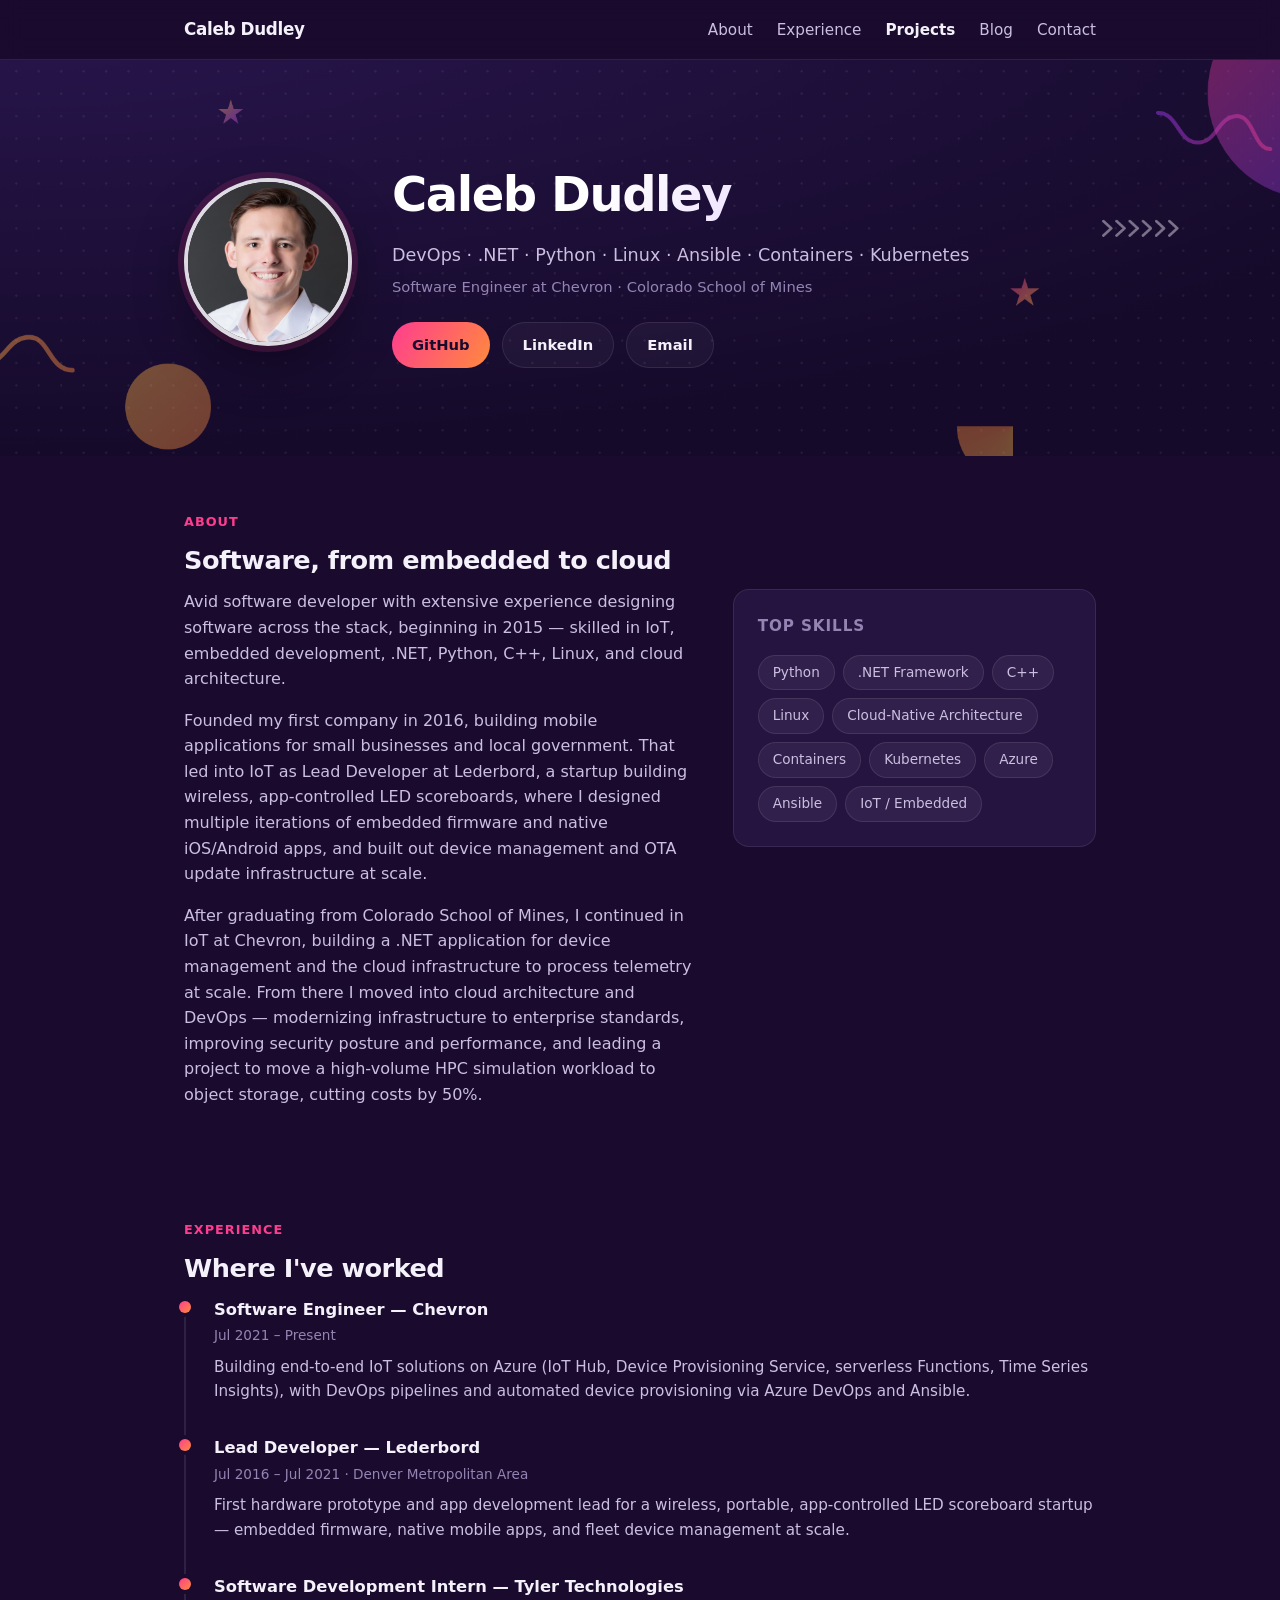
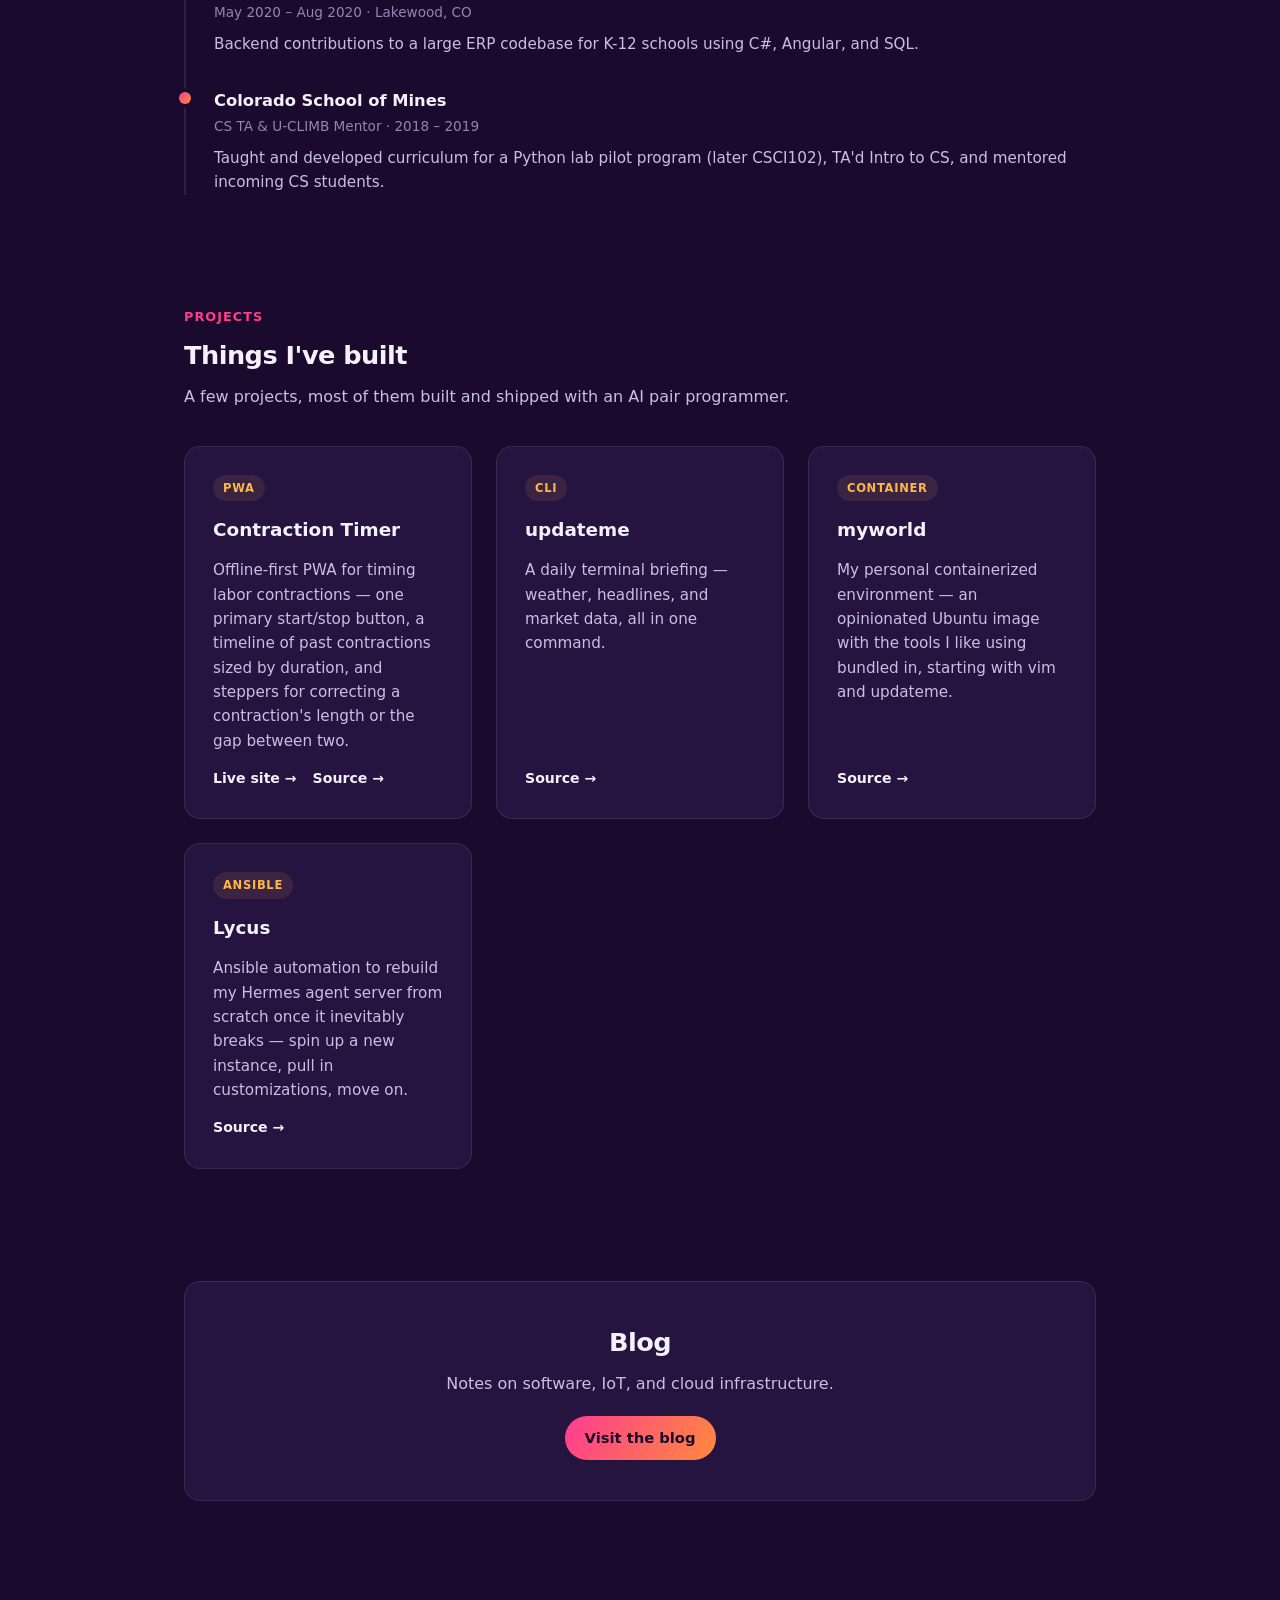
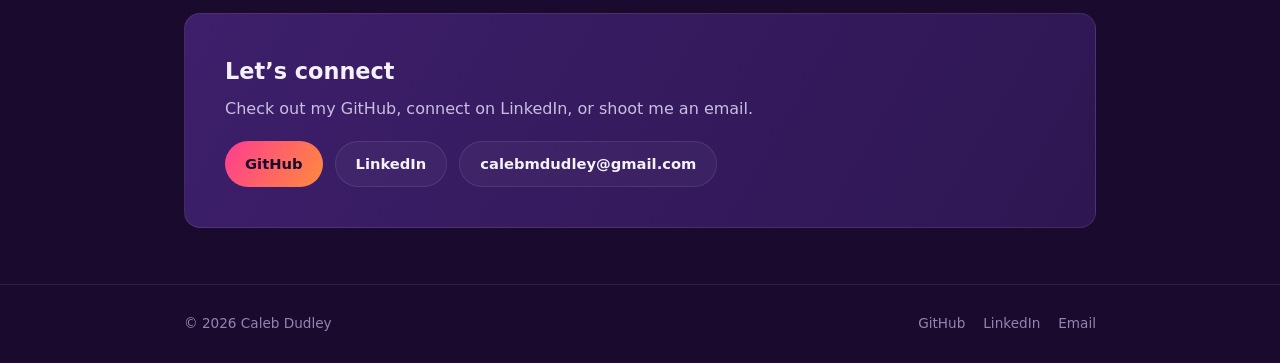
==== commit c34aeca8: "Merge update-blog-teaser-heading into update-hero-background-image" ====
--- a/static/index.html
+++ b/static/index.html
@@ -199,8 +199,7 @@
   <section id="blog-teaser">
     <div class="wrap">
       <div class="blog-teaser">
-        <p class="section-kicker">Blog</p>
-        <h2 class="section-title">Writing</h2>
+        <h2 class="section-title">Blog</h2>
         <p>Notes on software, IoT, and cloud infrastructure.</p>
         <a class="btn btn-primary" href="/blog/">Visit the blog</a>
       </div>
--- a/static/css/style.css
+++ b/static/css/style.css
@@ -105,10 +105,7 @@
 }
 
 .hero.hero-image {
-  background-image:
-    linear-gradient(90deg, rgba(26, 11, 46, 0.1) 0%, rgba(26, 11, 46, 0.55) 32%, rgba(26, 11, 46, 0.55) 68%, rgba(26, 11, 46, 0.1) 100%),
-    linear-gradient(0deg, rgba(26, 11, 46, 0.45) 0%, rgba(26, 11, 46, 0) 45%),
-    url("../assets/hero-banner.jpg");
+  background-image: url("../assets/hero-banner.png");
   background-size: cover;
   background-position: center;
   background-repeat: no-repeat;
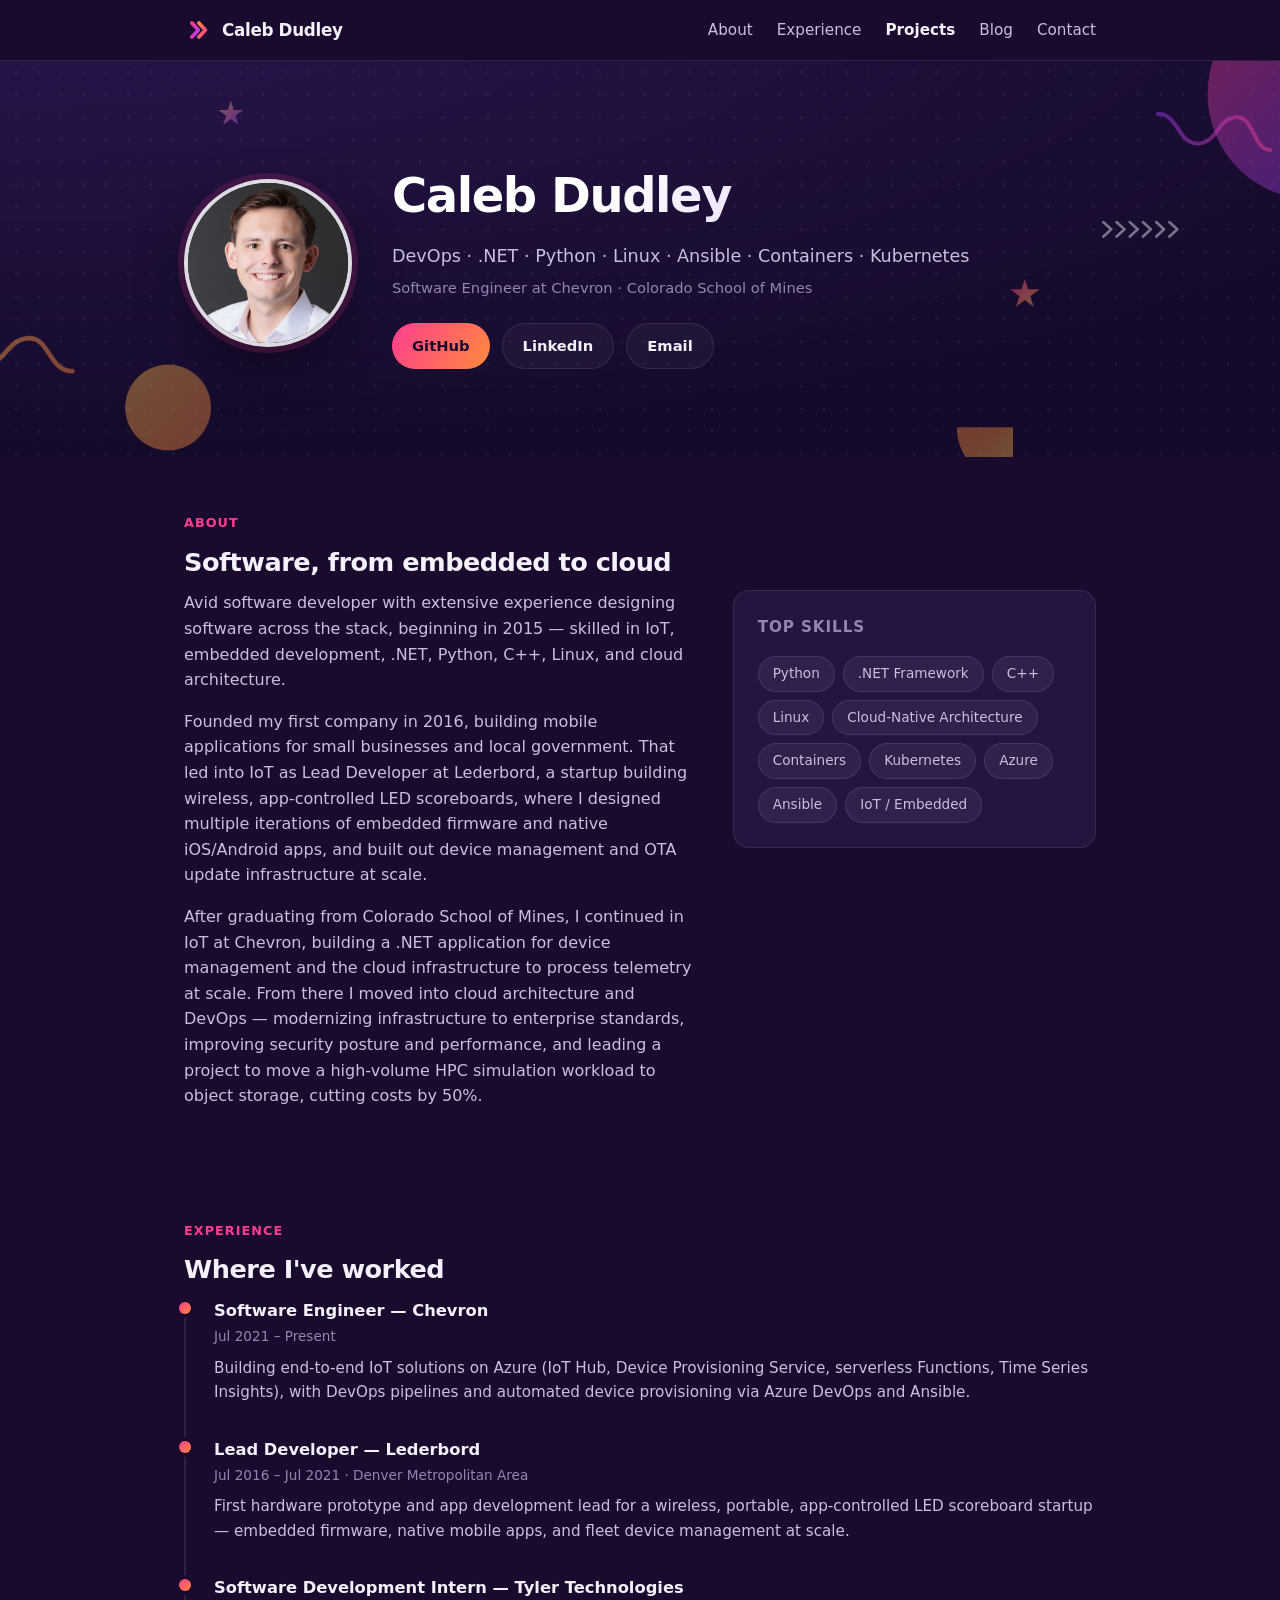
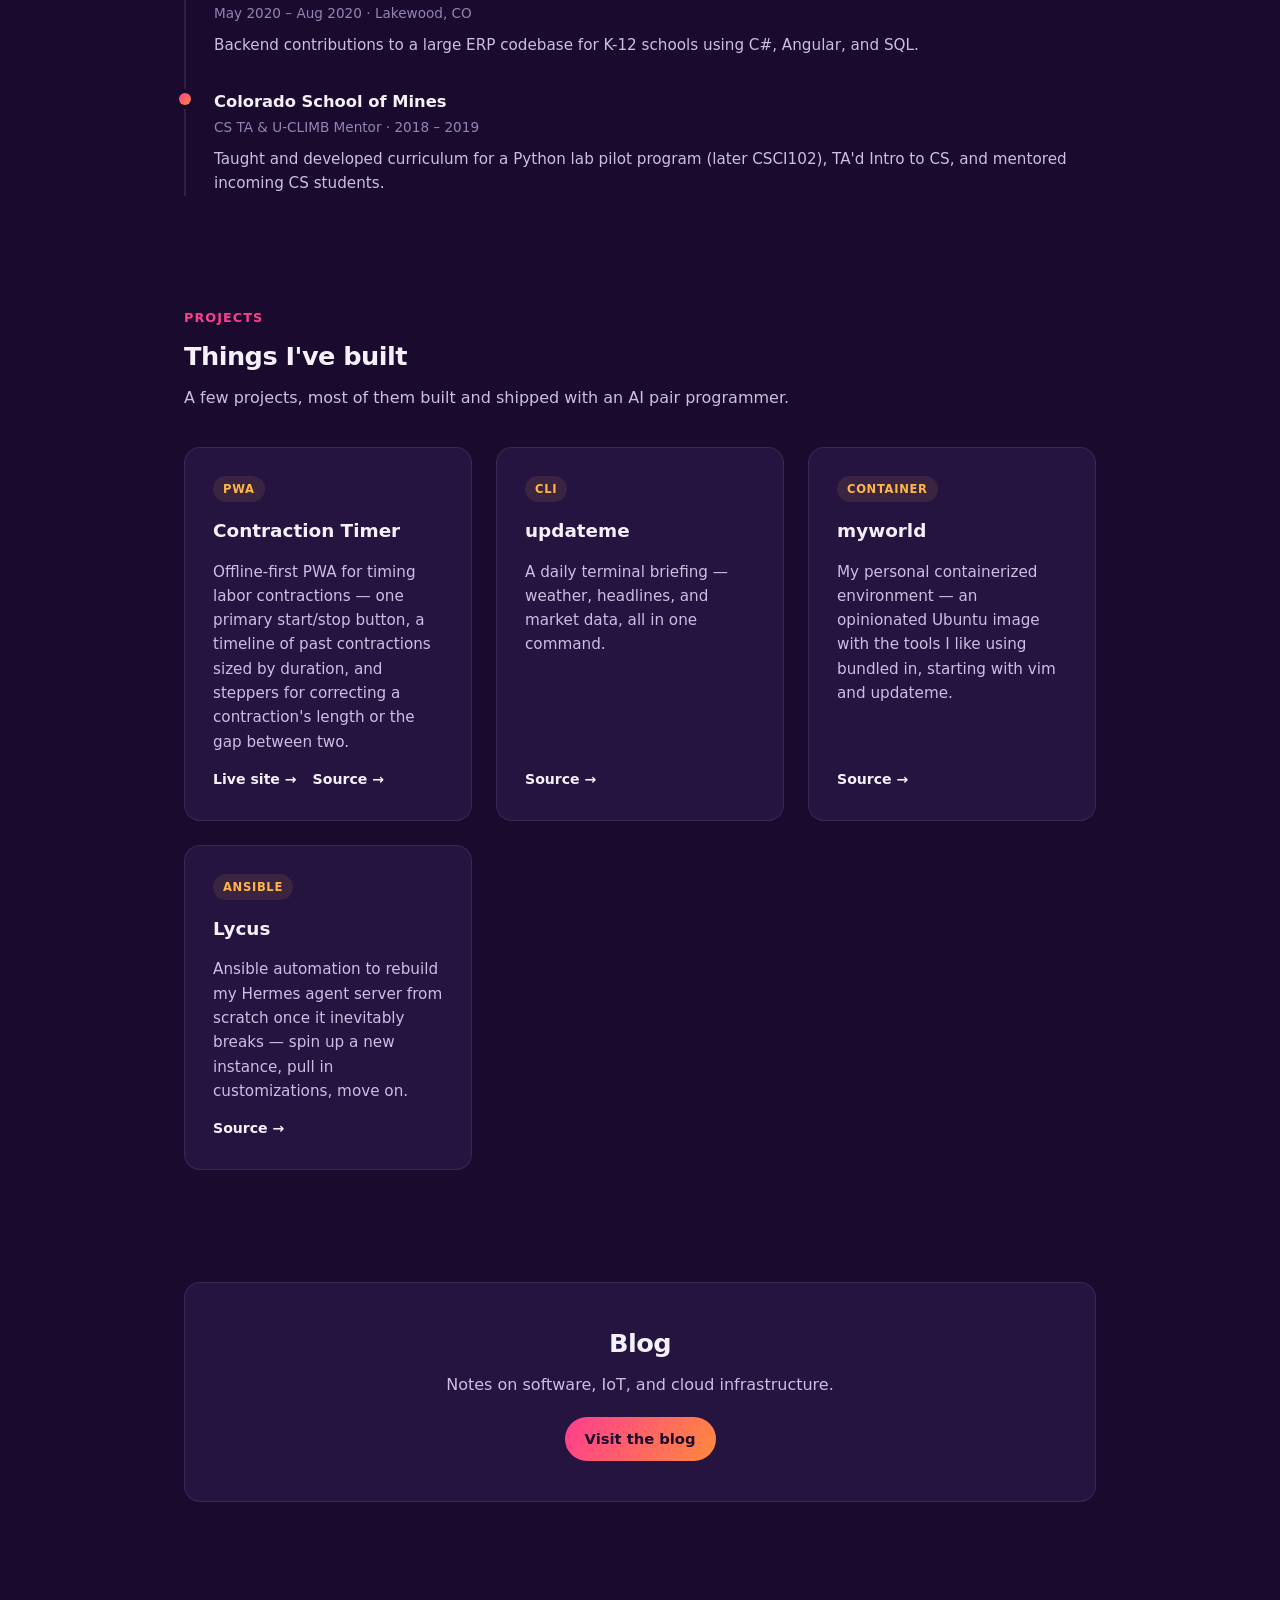
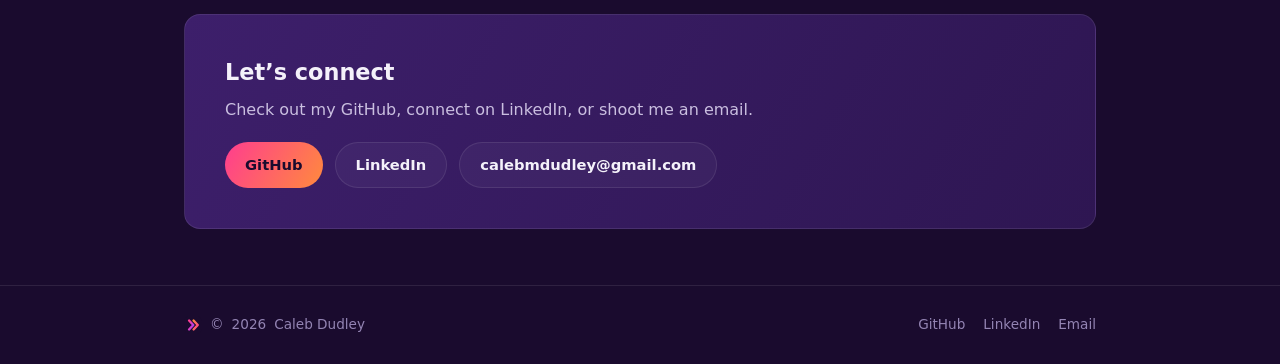
==== commit a99eb7ee: "Add logo to top nav and footer Use the existing favicon (a chevron mark) as a small logo next to the" ====
--- a/static/index.html
+++ b/static/index.html
@@ -19,13 +19,13 @@
   <meta name="twitter:description" content="DevOps, .NET, Python, Linux, and IoT." />
   <meta name="twitter:image" content="https://calebdudley.dev/og-image.png" />
 
-  <link rel="icon" href="data:image/svg+xml,<svg xmlns=%22http://www.w3.org/2000/svg%22 viewBox=%220 0 100 100%22><text y=%22.9em%22 font-size=%2290%22>🟣</text></svg>" />
+  <link rel="icon" type="image/svg+xml" href="favicon.svg" />
   <link rel="stylesheet" href="css/style.css" />
 </head>
 <body>
   <nav class="nav">
     <div class="wrap">
-      <a class="nav-brand" href="#top">Caleb Dudley</a>
+      <a class="nav-brand" href="#top"><img class="nav-logo" src="favicon.svg" alt="" width="28" height="28" />Caleb Dudley</a>
       <ul class="nav-links">
         <li><a href="#about">About</a></li>
         <li><a href="#experience">Experience</a></li>
@@ -224,7 +224,7 @@
 
   <footer>
     <div class="wrap">
-      <span>&copy; <span id="year"></span> Caleb Dudley</span>
+      <span class="footer-brand"><img class="footer-logo" src="favicon.svg" alt="" width="18" height="18" />&copy; <span id="year"></span> Caleb Dudley</span>
       <ul class="footer-links">
         <li><a href="https://github.com/ca1ebd" target="_blank" rel="noopener">GitHub</a></li>
         <li><a href="https://www.linkedin.com/in/dudleycaleb/" target="_blank" rel="noopener">LinkedIn</a></li>
--- a/static/css/style.css
+++ b/static/css/style.css
@@ -63,11 +63,20 @@
 }
 
 .nav-brand {
+  display: flex;
+  align-items: center;
+  gap: 10px;
   font-weight: 700;
   letter-spacing: -0.02em;
   text-decoration: none;
   font-size: 1.05rem;
   white-space: nowrap;
+}
+
+.nav-logo {
+  display: block;
+  border-radius: 7px;
+  flex-shrink: 0;
 }
 
 .nav-links {
@@ -496,6 +505,18 @@
   gap: 12px;
 }
 
+.footer-brand {
+  display: flex;
+  align-items: center;
+  gap: 8px;
+}
+
+.footer-logo {
+  display: block;
+  border-radius: 5px;
+  flex-shrink: 0;
+}
+
 .footer-links {
   display: flex;
   gap: 18px;
